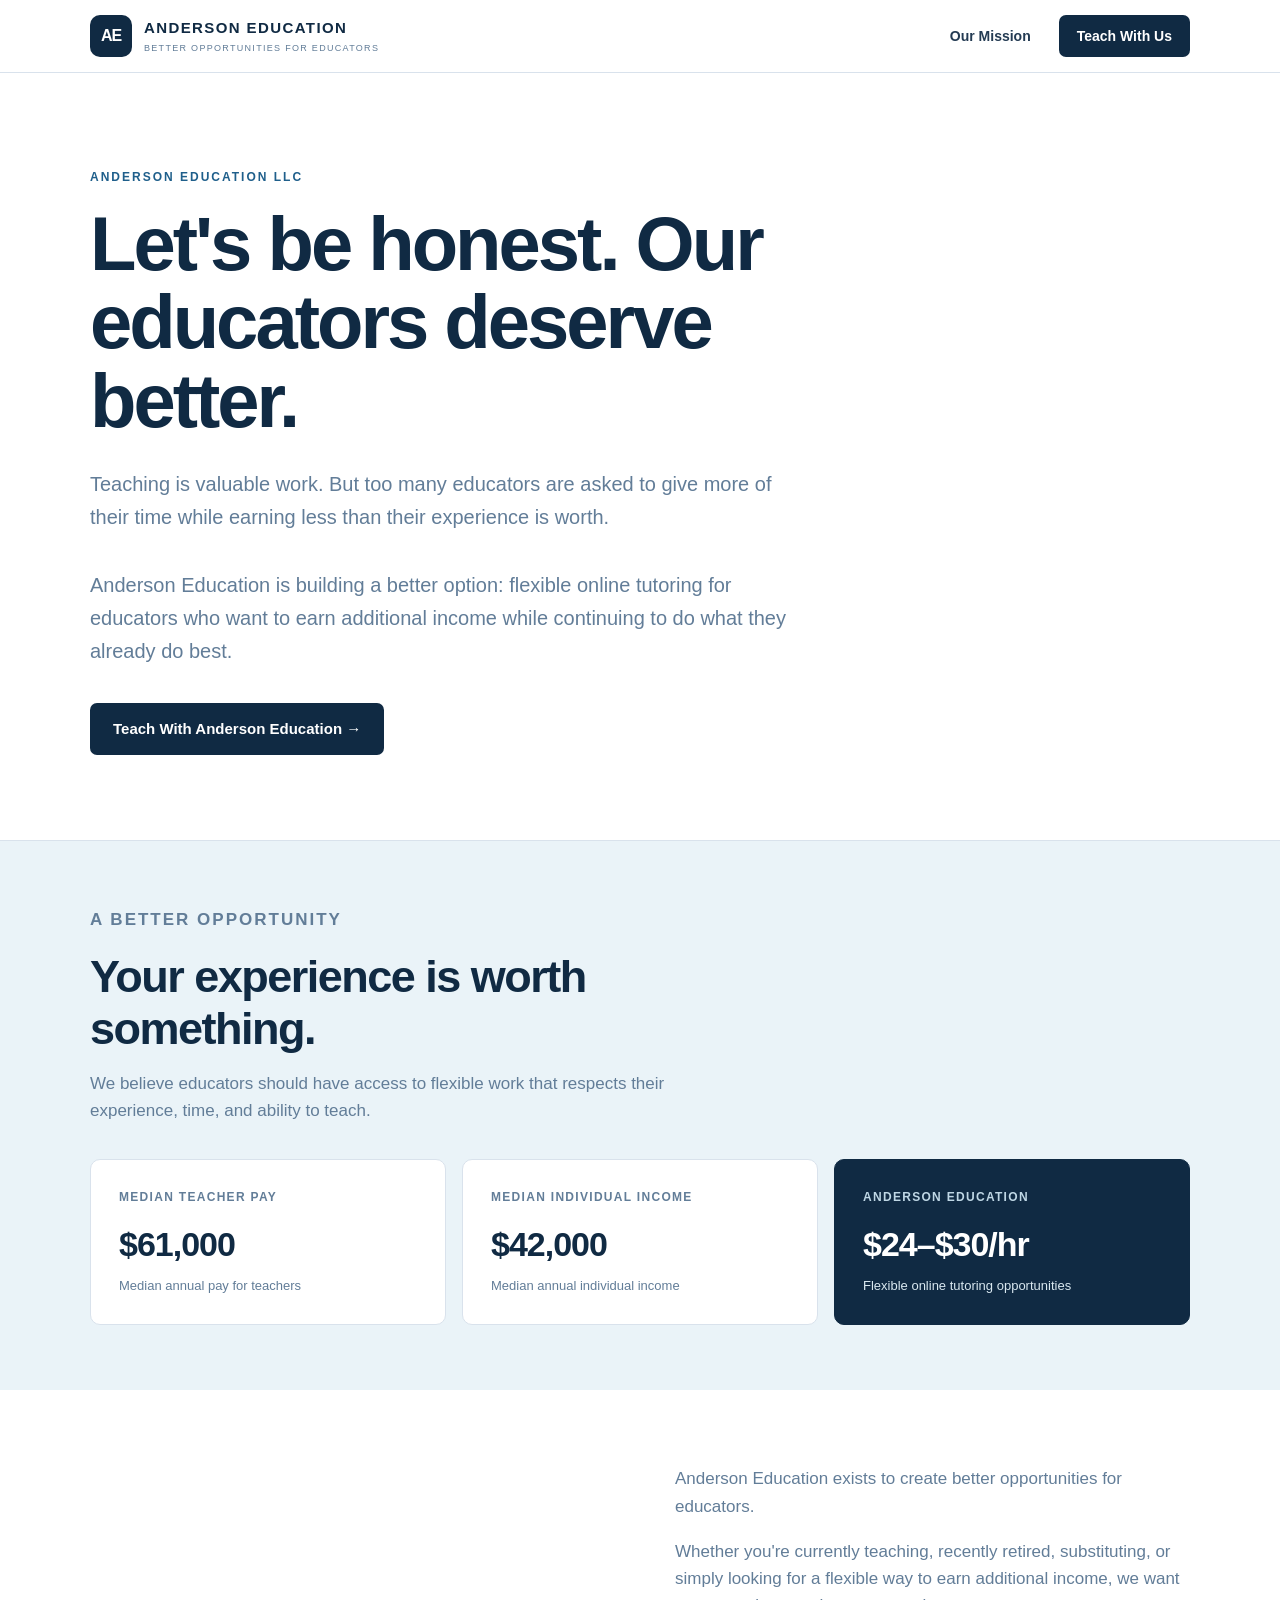
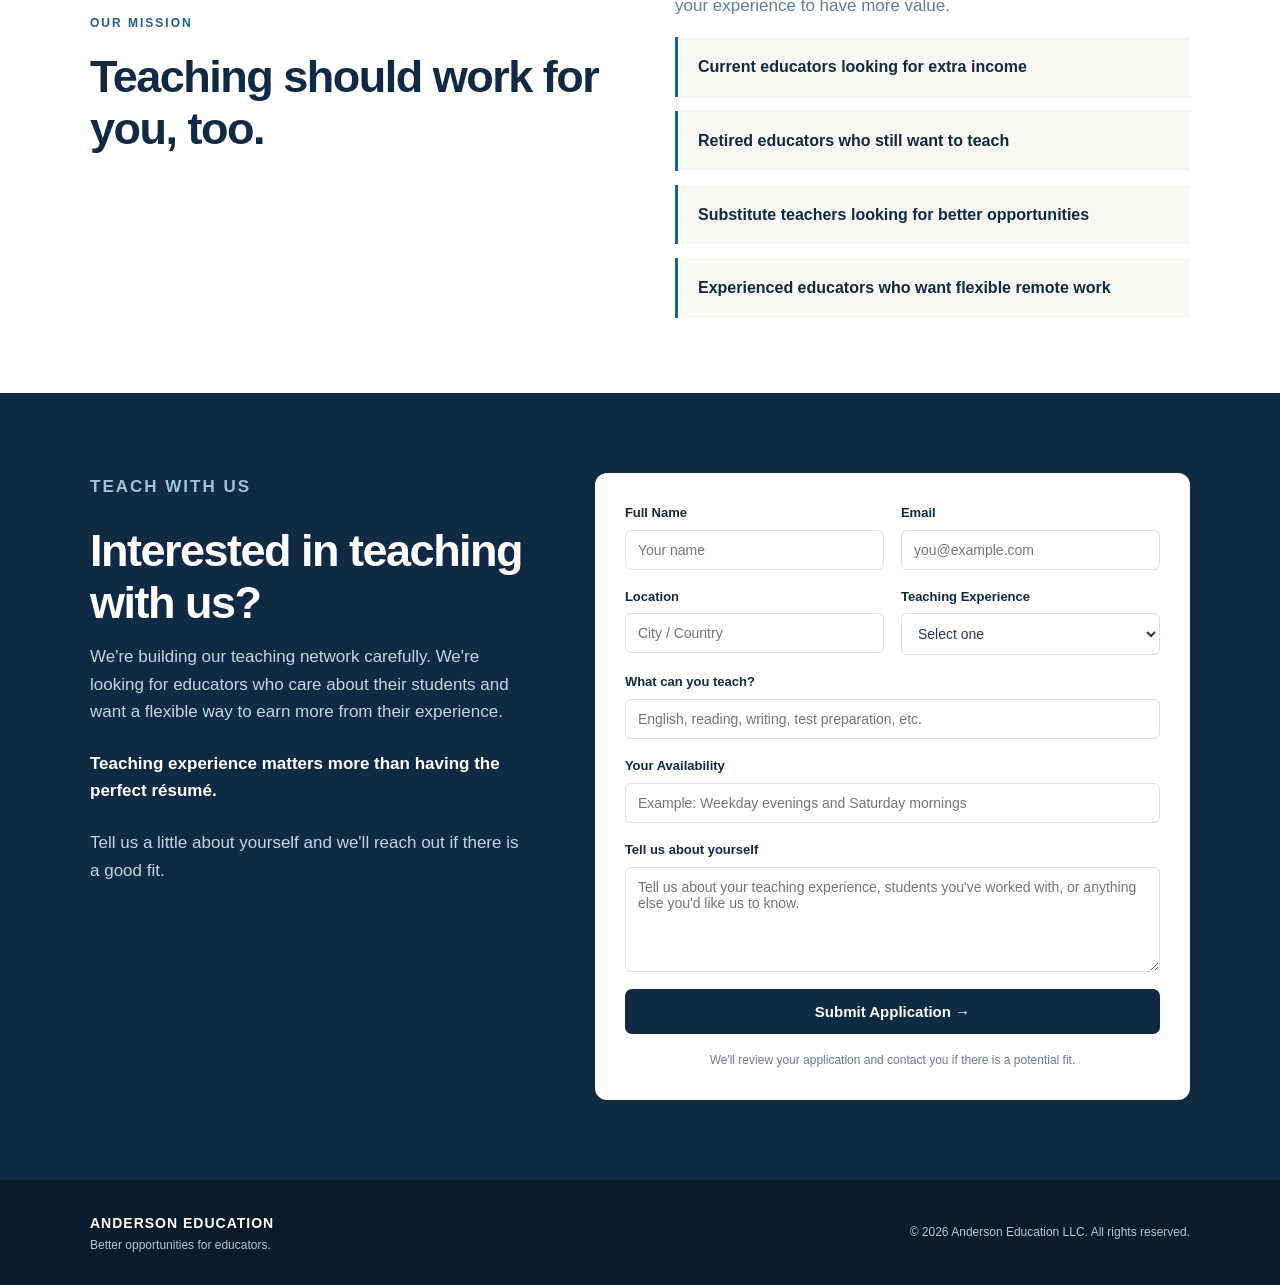
==== index.html @ f7fe75aa "Update index.html" ====
<!DOCTYPE html>
<html lang="en">
<head>
  <meta charset="UTF-8">
  <meta name="viewport" content="width=device-width, initial-scale=1.0">

  <meta name="description" content="Anderson Education helps educators earn more through flexible online tutoring opportunities.">
  <meta name="theme-color" content="#102A43">

  <meta property="og:title" content="Anderson Education | Better Opportunities for Educators">
  <meta property="og:description" content="Good educators deserve better opportunities. Teach online, earn extra income, and work on a schedule that fits your life.">

  <title>Anderson Education | Better Opportunities for Educators</title>

  <style>
    * {
      box-sizing: border-box;
      margin: 0;
      padding: 0;
    }

    :root {
      --navy: #102A43;
      --blue: #1F5F8B;
      --light-blue: #EAF3F8;
      --cream: #F8F7F3;
      --white: #FFFFFF;
      --text: #243B53;
      --muted: #627D98;
      --border: #D9E2EC;
    }

    html {
      scroll-behavior: smooth;
    }

    body {
      font-family: -apple-system, BlinkMacSystemFont, "Segoe UI", Roboto, Arial, sans-serif;
      background: var(--cream);
      color: var(--text);
      line-height: 1.6;
    }

    a {
      color: inherit;
      text-decoration: none;
    }

    .container {
      width: min(1100px, 92%);
      margin: 0 auto;
    }

    /* HEADER */

    header {
      background: var(--white);
      border-bottom: 1px solid var(--border);
      position: sticky;
      top: 0;
      z-index: 100;
    }

    .nav {
      height: 72px;
      display: flex;
      align-items: center;
      justify-content: space-between;
    }

    .brand {
      display: flex;
      align-items: center;
      gap: 12px;
    }

    .brand-mark {
      width: 42px;
      height: 42px;
      border-radius: 10px;
      background: var(--navy);
      color: white;
      display: grid;
      place-items: center;
      font-weight: 800;
      letter-spacing: -1px;
    }

    .brand-text strong {
      display: block;
      font-size: 15px;
      letter-spacing: 1.4px;
      color: var(--navy);
    }

    .brand-text span {
      display: block;
      font-size: 9px;
      letter-spacing: 1.3px;
      color: var(--muted);
      margin-top: 1px;
    }

    .nav-links {
      display: flex;
      align-items: center;
      gap: 28px;
    }

    .nav-links a {
      font-size: 14px;
      font-weight: 600;
      color: var(--text);
    }

    .nav-links a:hover {
      color: var(--blue);
    }

    .nav-button {
      background: var(--navy);
      color: white !important;
      padding: 10px 18px;
      border-radius: 7px;
    }

    /* HERO */

    .hero {
      background: var(--white);
      padding: 95px 0 85px;
      border-bottom: 1px solid var(--border);
    }

    .hero-content {
      max-width: 820px;
    }

    .eyebrow {
      font-size: 12px;
      font-weight: 800;
      letter-spacing: 2px;
      color: var(--blue);
      margin-bottom: 18px;
      text-transform: uppercase;
    }

    h1 {
      color: var(--navy);
      font-size: clamp(44px, 7vw, 76px);
      line-height: 1.03;
      letter-spacing: -3px;
      max-width: 850px;
      margin-bottom: 28px;
    }

    .hero-text {
      font-size: 20px;
      line-height: 1.65;
      color: var(--muted);
      max-width: 700px;
      margin-bottom: 35px;
    }

    .button {
      display: inline-block;
      padding: 14px 23px;
      border-radius: 7px;
      font-weight: 700;
      font-size: 15px;
      transition: 0.2s ease;
    }

    .button-primary {
      background: var(--navy);
      color: white;
    }

    .button-primary:hover {
      background: var(--blue);
      transform: translateY(-1px);
    }

    /* PAY SECTION */

    .pay-section {
      padding: 65px 0;
      background: var(--light-blue);
    }

    .pay-intro {
      max-width: 650px;
      margin-bottom: 35px;
    }

    h2 {
      color: var(--navy);
      font-size: clamp(30px, 4vw, 45px);
      line-height: 1.15;
      letter-spacing: -1.5px;
      margin-bottom: 15px;
    }

    .pay-intro p {
      color: var(--muted);
      font-size: 17px;
    }

    .pay-grid {
      display: grid;
      grid-template-columns: repeat(3, 1fr);
      gap: 16px;
    }

    .pay-card {
      background: white;
      border: 1px solid var(--border);
      border-radius: 10px;
      padding: 28px;
    }

    .pay-card.highlight {
      background: var(--navy);
      color: white;
      border-color: var(--navy);
    }

    .pay-card-label {
      font-size: 12px;
      font-weight: 800;
      letter-spacing: 1.3px;
      text-transform: uppercase;
      color: var(--muted);
      margin-bottom: 10px;
    }

    .pay-card.highlight .pay-card-label {
      color: #BFD7E5;
    }

    .pay-number {
      font-size: 34px;
      font-weight: 800;
      letter-spacing: -1px;
      color: var(--navy);
      margin-bottom: 4px;
    }

    .pay-card.highlight .pay-number {
      color: white;
    }

    .pay-description {
      color: var(--muted);
      font-size: 13px;
    }

    .pay-card.highlight .pay-description {
      color: #D9E8F0;
    }

    /* MISSION */

    .mission {
      padding: 75px 0;
      background: white;
    }

    .mission-grid {
      display: grid;
      grid-template-columns: 1fr 1fr;
      gap: 70px;
      align-items: center;
    }

    .mission-copy p {
      color: var(--muted);
      font-size: 17px;
      margin-bottom: 18px;
    }

    .mission-list {
      display: grid;
      gap: 14px;
    }

    .mission-item {
      padding: 17px 20px;
      border-left: 3px solid var(--blue);
      background: var(--cream);
      font-weight: 650;
      color: var(--navy);
    }

    /* APPLICATION */

    .application {
      padding: 80px 0;
      background: var(--navy);
      color: white;
    }

    .application-grid {
      display: grid;
      grid-template-columns: 0.85fr 1.15fr;
      gap: 65px;
      align-items: start;
    }

    .application h2 {
      color: white;
    }

    .application-copy p {
      color: #C5D5E0;
      font-size: 17px;
      margin-bottom: 25px;
    }

    .application-copy strong {
      color: white;
    }

    .application-form {
      background: white;
      color: var(--text);
      border-radius: 12px;
      padding: 30px;
      display: grid;
      grid-template-columns: 1fr 1fr;
      gap: 17px;
    }

    .form-group {
      display: flex;
      flex-direction: column;
      gap: 6px;
    }

    .form-group.full {
      grid-column: 1 / -1;
    }

    label {
      font-size: 13px;
      font-weight: 700;
      color: var(--navy);
    }

    input,
    select,
    textarea {
      width: 100%;
      border: 1px solid var(--border);
      border-radius: 6px;
      padding: 11px 12px;
      font-family: inherit;
      font-size: 14px;
      color: var(--text);
      background: white;
    }

    textarea {
      resize: vertical;
      min-height: 105px;
    }

    input:focus,
    select:focus,
    textarea:focus {
      outline: none;
      border-color: var(--blue);
      box-shadow: 0 0 0 2px rgba(31, 95, 139, 0.1);
    }

    .submit-button {
      grid-column: 1 / -1;
      border: none;
      cursor: pointer;
      background: var(--navy);
      color: white;
      padding: 14px;
      border-radius: 7px;
      font-weight: 700;
      font-size: 15px;
    }

    .submit-button:hover {
      background: var(--blue);
    }

    .form-note {
      grid-column: 1 / -1;
      font-size: 12px;
      color: var(--muted);
      text-align: center;
    }

    /* FOOTER */

    footer {
      background: #081C2C;
      color: #B7C7D3;
      padding: 30px 0;
    }

    .footer-content {
      display: flex;
      justify-content: space-between;
      align-items: center;
      gap: 20px;
    }

    .footer-brand strong {
      color: white;
      font-size: 14px;
      letter-spacing: 1px;
    }

    .footer-brand span {
      font-size: 11px;
    }

    footer p {
      font-size: 12px;
    }

    /* MOBILE */

    @media (max-width: 800px) {
      .nav-links {
        display: none;
      }

      .hero {
        padding: 70px 0 65px;
      }

      h1 {
        letter-spacing: -2px;
      }

      .pay-grid {
        grid-template-columns: 1fr;
      }

      .mission-grid,
      .application-grid {
        grid-template-columns: 1fr;
        gap: 40px;
      }

      .application-form {
        grid-template-columns: 1fr;
      }

      .form-group.full,
      .submit-button,
      .form-note {
        grid-column: auto;
      }

      .footer-content {
        flex-direction: column;
        align-items: flex-start;
      }
    }
  </style>
</head>

<body>

  <!-- HEADER -->

  <header>
    <div class="container nav">

      <a href="#" class="brand">
        <span class="brand-mark">AE</span>

        <span class="brand-text">
          <strong>ANDERSON EDUCATION</strong>
          <span>BETTER OPPORTUNITIES FOR EDUCATORS</span>
        </span>
      </a>

      <nav class="nav-links">
        <a href="#mission">Our Mission</a>
        <a href="#application" class="nav-button">Teach With Us</a>
      </nav>

    </div>
  </header>


  <main>

    <!-- HERO -->

    <section class="hero">
      <div class="container">

        <div class="hero-content">

          <p class="eyebrow">Anderson Education LLC</p>

          <h1>Let's be honest. Our educators deserve better.</h1>

          <p class="hero-text">
            Teaching is valuable work. But too many educators are asked to give more of their time while earning less than their experience is worth.
          </p>

          <p class="hero-text">
            Anderson Education is building a better option: flexible online tutoring for educators who want to earn additional income while continuing to do what they already do best.
          </p>

          <a href="#application" class="button button-primary">
            Teach With Anderson Education →
          </a>

        </div>

      </div>
    </section>


    <!-- PAY -->

    <section class="pay-section">

      <div class="container">

        <div class="pay-intro">

          <p class="eyebrow">A BETTER OPPORTUNITY</p>

          <h2>Your experience is worth something.</h2>

          <p>
            We believe educators should have access to flexible work that respects their experience, time, and ability to teach.
          </p>

        </div>

        <div class="pay-grid">

          <div class="pay-card">

            <div class="pay-card-label">
              Median Teacher Pay
            </div>

            <div class="pay-number">
              $61,000
            </div>

            <div class="pay-description">
              Median annual pay for teachers
            </div>

          </div>


          <div class="pay-card">

            <div class="pay-card-label">
              Median Individual Income
            </div>

            <div class="pay-number">
              $42,000
            </div>

            <div class="pay-description">
              Median annual individual income
            </div>

          </div>


          <div class="pay-card highlight">

            <div class="pay-card-label">
              Anderson Education
            </div>

            <div class="pay-number">
              $24–$30/hr
            </div>

            <div class="pay-description">
              Flexible online tutoring opportunities
            </div>

          </div>

        </div>

      </div>

    </section>


    <!-- MISSION -->

    <section id="mission" class="mission">

      <div class="container">

        <div class="mission-grid">

          <div>

            <p class="eyebrow">OUR MISSION</p>

            <h2>Teaching should work for you, too.</h2>

          </div>


          <div class="mission-copy">

            <p>
              Anderson Education exists to create better opportunities for educators.
            </p>

            <p>
              Whether you're currently teaching, recently retired, substituting, or simply looking for a flexible way to earn additional income, we want your experience to have more value.
            </p>

            <div class="mission-list">

              <div class="mission-item">
                Current educators looking for extra income
              </div>

              <div class="mission-item">
                Retired educators who still want to teach
              </div>

              <div class="mission-item">
                Substitute teachers looking for better opportunities
              </div>

              <div class="mission-item">
                Experienced educators who want flexible remote work
              </div>

            </div>

          </div>

        </div>

      </div>

    </section>


    <!-- APPLICATION -->

    <section id="application" class="application">

      <div class="container">

        <div class="application-grid">

          <div class="application-copy">

            <p class="eyebrow" style="color:#9FC3D8;">
              TEACH WITH US
            </p>

            <h2>Interested in teaching with us?</h2>

            <p>
              We're building our teaching network carefully. We're looking for educators who care about their students and want a flexible way to earn more from their experience.
            </p>

            <p>
              <strong>Teaching experience matters more than having the perfect résumé.</strong>
            </p>

            <p>
              Tell us a little about yourself and we'll reach out if there is a good fit.
            </p>

          </div>


          <form class="application-form" action="#" method="POST">

            <div class="form-group">
              <label for="name">Full Name</label>
              <input
                id="name"
                name="name"
                type="text"
                placeholder="Your name"
                required
              >
            </div>


            <div class="form-group">
              <label for="email">Email</label>
              <input
                id="email"
                name="email"
                type="email"
                placeholder="you@example.com"
                required
              >
            </div>


            <div class="form-group">
              <label for="location">Location</label>
              <input
                id="location"
                name="location"
                type="text"
                placeholder="City / Country"
              >
            </div>


            <div class="form-group">
              <label for="experience">Teaching Experience</label>
              <select id="experience" name="experience">

                <option value="">Select one</option>
                <option>Currently teaching</option>
                <option>Retired educator</option>
                <option>Substitute teacher</option>
                <option>Former teacher</option>
                <option>Other education experience</option>

              </select>
            </div>


            <div class="form-group full">

              <label for="subjects">
                What can you teach?
              </label>

              <input
                id="subjects"
                name="subjects"
                type="text"
                placeholder="English, reading, writing, test preparation, etc."
              >

            </div>


            <div class="form-group full">

              <label for="availability">
                Your Availability
              </label>

              <input
                id="availability"
                name="availability"
                type="text"
                placeholder="Example: Weekday evenings and Saturday mornings"
              >

            </div>


            <div class="form-group full">

              <label for="message">
                Tell us about yourself
              </label>

              <textarea
                id="message"
                name="message"
                placeholder="Tell us about your teaching experience, students you've worked with, or anything else you'd like us to know."
              ></textarea>

            </div>


            <button
              type="submit"
              class="submit-button"
            >
              Submit Application →
            </button>


            <p class="form-note">
              We'll review your application and contact you if there is a potential fit.
            </p>

          </form>

        </div>

      </div>

    </section>

  </main>


  <!-- FOOTER -->

  <footer>

    <div class="container footer-content">

      <div class="footer-brand">

        <strong>ANDERSON EDUCATION</strong>

        <p>
          Better opportunities for educators.
        </p>

      </div>

      <p>
        © 2026 Anderson Education LLC. All rights reserved.
      </p>

    </div>

  </footer>

</body>
</html>
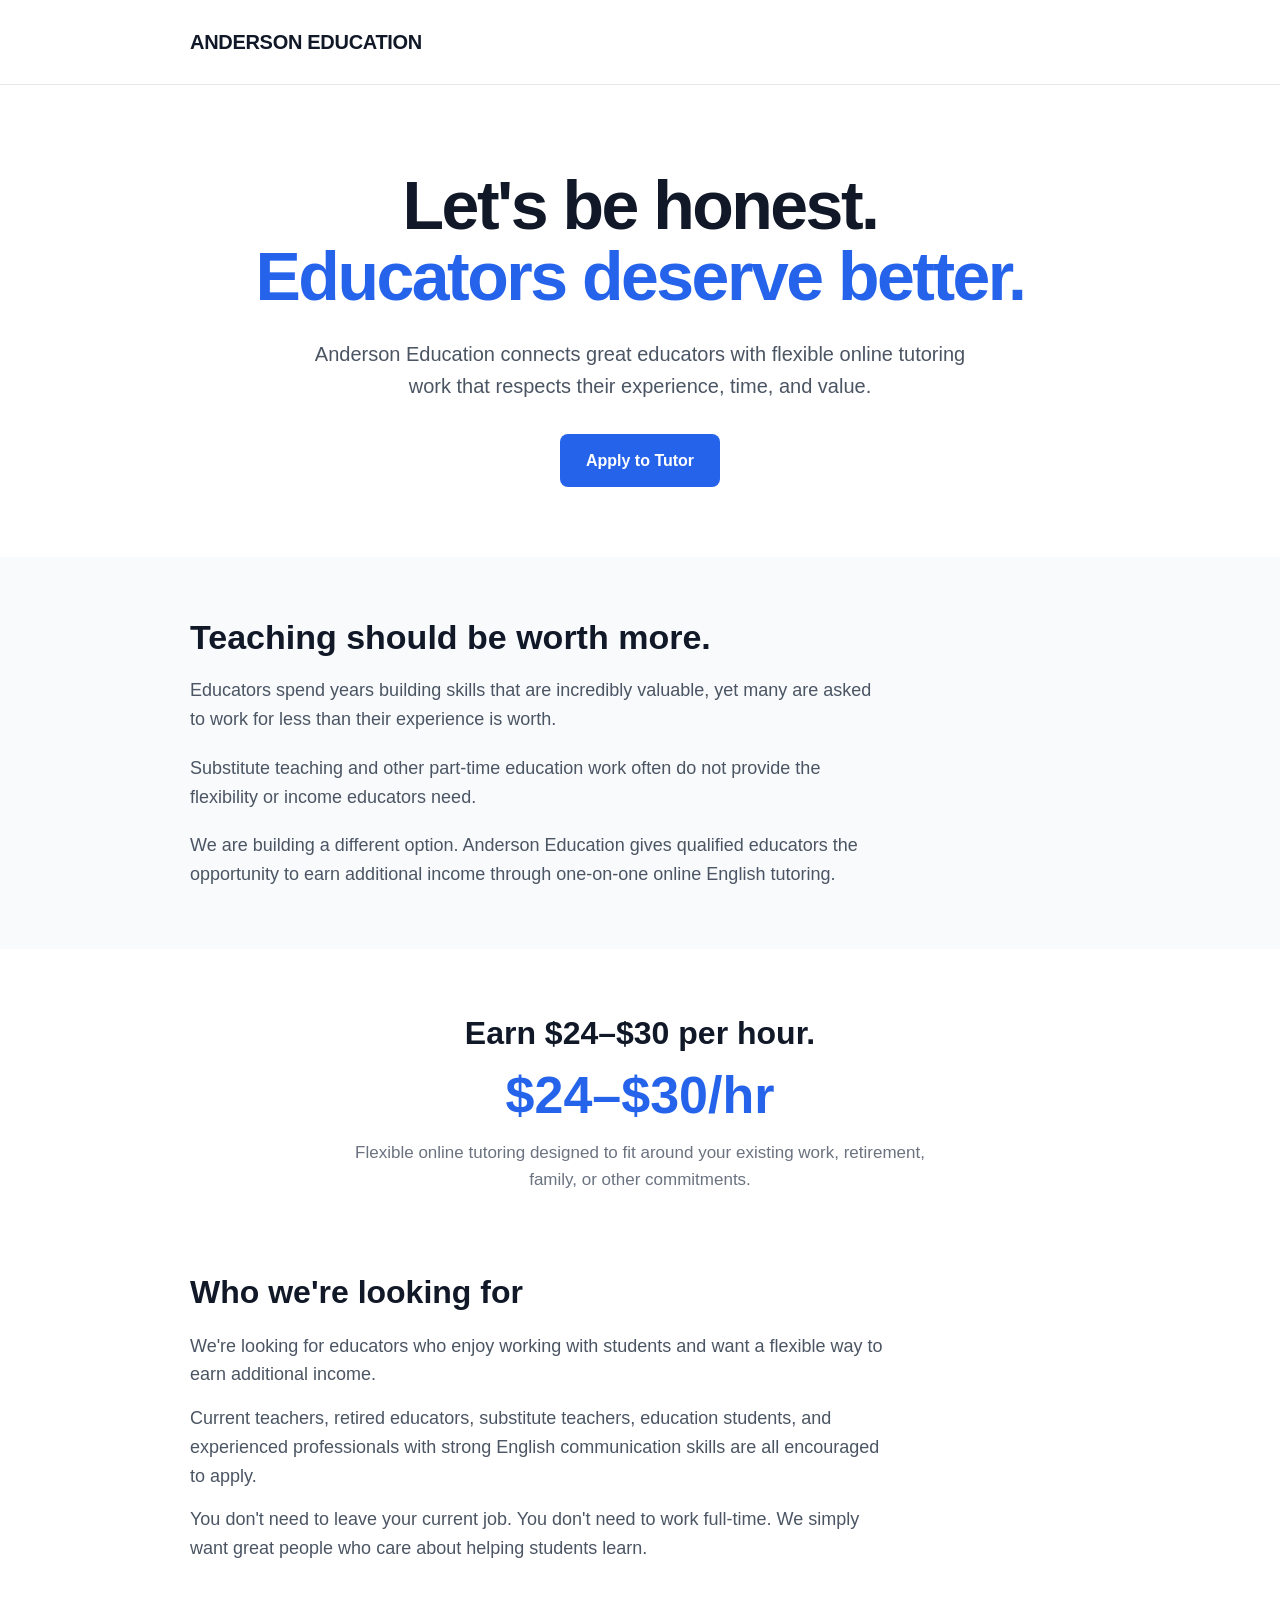
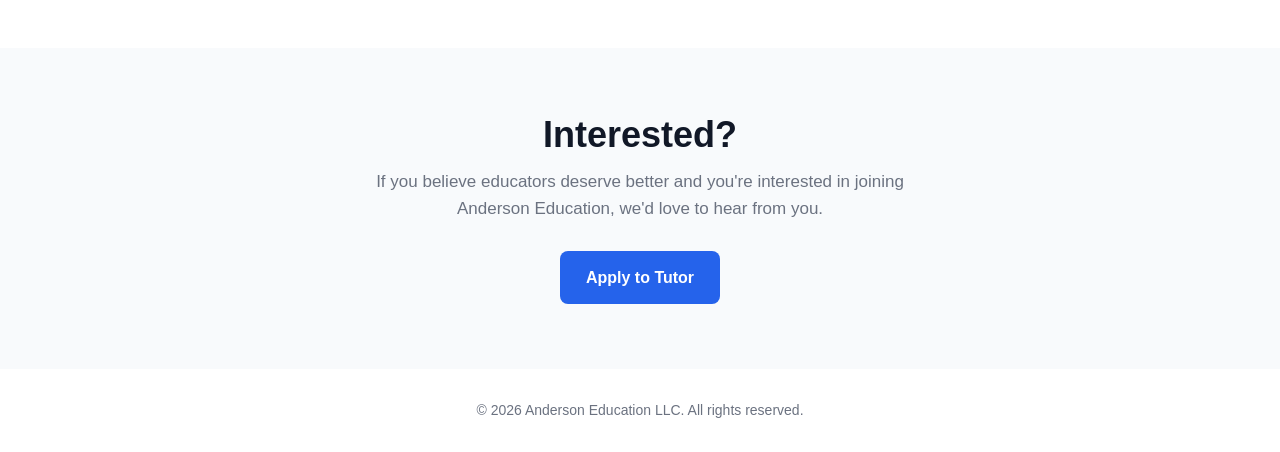
==== commit c132838c: "Update index.html" ====
--- a/index.html
+++ b/index.html
@@ -1,838 +1,380 @@
 <!DOCTYPE html>
 <html lang="en">
 <head>
-  <meta charset="UTF-8">
-  <meta name="viewport" content="width=device-width, initial-scale=1.0">
-
-  <meta name="description" content="Anderson Education helps educators earn more through flexible online tutoring opportunities.">
-  <meta name="theme-color" content="#102A43">
-
-  <meta property="og:title" content="Anderson Education | Better Opportunities for Educators">
-  <meta property="og:description" content="Good educators deserve better opportunities. Teach online, earn extra income, and work on a schedule that fits your life.">
-
-  <title>Anderson Education | Better Opportunities for Educators</title>
-
-  <style>
-    * {
-      box-sizing: border-box;
-      margin: 0;
-      padding: 0;
-    }
-
-    :root {
-      --navy: #102A43;
-      --blue: #1F5F8B;
-      --light-blue: #EAF3F8;
-      --cream: #F8F7F3;
-      --white: #FFFFFF;
-      --text: #243B53;
-      --muted: #627D98;
-      --border: #D9E2EC;
-    }
-
-    html {
-      scroll-behavior: smooth;
-    }
-
-    body {
-      font-family: -apple-system, BlinkMacSystemFont, "Segoe UI", Roboto, Arial, sans-serif;
-      background: var(--cream);
-      color: var(--text);
-      line-height: 1.6;
-    }
-
-    a {
-      color: inherit;
-      text-decoration: none;
-    }
-
-    .container {
-      width: min(1100px, 92%);
-      margin: 0 auto;
-    }
-
-    /* HEADER */
-
-    header {
-      background: var(--white);
-      border-bottom: 1px solid var(--border);
-      position: sticky;
-      top: 0;
-      z-index: 100;
-    }
-
-    .nav {
-      height: 72px;
-      display: flex;
-      align-items: center;
-      justify-content: space-between;
-    }
-
-    .brand {
-      display: flex;
-      align-items: center;
-      gap: 12px;
-    }
-
-    .brand-mark {
-      width: 42px;
-      height: 42px;
-      border-radius: 10px;
-      background: var(--navy);
-      color: white;
-      display: grid;
-      place-items: center;
-      font-weight: 800;
-      letter-spacing: -1px;
-    }
-
-    .brand-text strong {
-      display: block;
-      font-size: 15px;
-      letter-spacing: 1.4px;
-      color: var(--navy);
-    }
-
-    .brand-text span {
-      display: block;
-      font-size: 9px;
-      letter-spacing: 1.3px;
-      color: var(--muted);
-      margin-top: 1px;
-    }
-
-    .nav-links {
-      display: flex;
-      align-items: center;
-      gap: 28px;
-    }
-
-    .nav-links a {
-      font-size: 14px;
-      font-weight: 600;
-      color: var(--text);
-    }
-
-    .nav-links a:hover {
-      color: var(--blue);
-    }
-
-    .nav-button {
-      background: var(--navy);
-      color: white !important;
-      padding: 10px 18px;
-      border-radius: 7px;
-    }
-
-    /* HERO */
-
-    .hero {
-      background: var(--white);
-      padding: 95px 0 85px;
-      border-bottom: 1px solid var(--border);
-    }
-
-    .hero-content {
-      max-width: 820px;
-    }
-
-    .eyebrow {
-      font-size: 12px;
-      font-weight: 800;
-      letter-spacing: 2px;
-      color: var(--blue);
-      margin-bottom: 18px;
-      text-transform: uppercase;
-    }
-
-    h1 {
-      color: var(--navy);
-      font-size: clamp(44px, 7vw, 76px);
-      line-height: 1.03;
-      letter-spacing: -3px;
-      max-width: 850px;
-      margin-bottom: 28px;
-    }
-
-    .hero-text {
-      font-size: 20px;
-      line-height: 1.65;
-      color: var(--muted);
-      max-width: 700px;
-      margin-bottom: 35px;
-    }
-
-    .button {
-      display: inline-block;
-      padding: 14px 23px;
-      border-radius: 7px;
-      font-weight: 700;
-      font-size: 15px;
-      transition: 0.2s ease;
-    }
-
-    .button-primary {
-      background: var(--navy);
-      color: white;
-    }
-
-    .button-primary:hover {
-      background: var(--blue);
-      transform: translateY(-1px);
-    }
-
-    /* PAY SECTION */
-
-    .pay-section {
-      padding: 65px 0;
-      background: var(--light-blue);
-    }
-
-    .pay-intro {
-      max-width: 650px;
-      margin-bottom: 35px;
-    }
-
-    h2 {
-      color: var(--navy);
-      font-size: clamp(30px, 4vw, 45px);
-      line-height: 1.15;
-      letter-spacing: -1.5px;
-      margin-bottom: 15px;
-    }
-
-    .pay-intro p {
-      color: var(--muted);
-      font-size: 17px;
-    }
-
-    .pay-grid {
-      display: grid;
-      grid-template-columns: repeat(3, 1fr);
-      gap: 16px;
-    }
-
-    .pay-card {
-      background: white;
-      border: 1px solid var(--border);
-      border-radius: 10px;
-      padding: 28px;
-    }
-
-    .pay-card.highlight {
-      background: var(--navy);
-      color: white;
-      border-color: var(--navy);
-    }
-
-    .pay-card-label {
-      font-size: 12px;
-      font-weight: 800;
-      letter-spacing: 1.3px;
-      text-transform: uppercase;
-      color: var(--muted);
-      margin-bottom: 10px;
-    }
-
-    .pay-card.highlight .pay-card-label {
-      color: #BFD7E5;
-    }
-
-    .pay-number {
-      font-size: 34px;
-      font-weight: 800;
-      letter-spacing: -1px;
-      color: var(--navy);
-      margin-bottom: 4px;
-    }
-
-    .pay-card.highlight .pay-number {
-      color: white;
-    }
-
-    .pay-description {
-      color: var(--muted);
-      font-size: 13px;
-    }
-
-    .pay-card.highlight .pay-description {
-      color: #D9E8F0;
-    }
-
-    /* MISSION */
-
-    .mission {
-      padding: 75px 0;
-      background: white;
-    }
-
-    .mission-grid {
-      display: grid;
-      grid-template-columns: 1fr 1fr;
-      gap: 70px;
-      align-items: center;
-    }
-
-    .mission-copy p {
-      color: var(--muted);
-      font-size: 17px;
-      margin-bottom: 18px;
-    }
-
-    .mission-list {
-      display: grid;
-      gap: 14px;
-    }
-
-    .mission-item {
-      padding: 17px 20px;
-      border-left: 3px solid var(--blue);
-      background: var(--cream);
-      font-weight: 650;
-      color: var(--navy);
-    }
-
-    /* APPLICATION */
-
-    .application {
-      padding: 80px 0;
-      background: var(--navy);
-      color: white;
-    }
-
-    .application-grid {
-      display: grid;
-      grid-template-columns: 0.85fr 1.15fr;
-      gap: 65px;
-      align-items: start;
-    }
-
-    .application h2 {
-      color: white;
-    }
-
-    .application-copy p {
-      color: #C5D5E0;
-      font-size: 17px;
-      margin-bottom: 25px;
-    }
-
-    .application-copy strong {
-      color: white;
-    }
-
-    .application-form {
-      background: white;
-      color: var(--text);
-      border-radius: 12px;
-      padding: 30px;
-      display: grid;
-      grid-template-columns: 1fr 1fr;
-      gap: 17px;
-    }
-
-    .form-group {
-      display: flex;
-      flex-direction: column;
-      gap: 6px;
-    }
-
-    .form-group.full {
-      grid-column: 1 / -1;
-    }
-
-    label {
-      font-size: 13px;
-      font-weight: 700;
-      color: var(--navy);
-    }
-
-    input,
-    select,
-    textarea {
-      width: 100%;
-      border: 1px solid var(--border);
-      border-radius: 6px;
-      padding: 11px 12px;
-      font-family: inherit;
-      font-size: 14px;
-      color: var(--text);
-      background: white;
-    }
-
-    textarea {
-      resize: vertical;
-      min-height: 105px;
-    }
-
-    input:focus,
-    select:focus,
-    textarea:focus {
-      outline: none;
-      border-color: var(--blue);
-      box-shadow: 0 0 0 2px rgba(31, 95, 139, 0.1);
-    }
-
-    .submit-button {
-      grid-column: 1 / -1;
-      border: none;
-      cursor: pointer;
-      background: var(--navy);
-      color: white;
-      padding: 14px;
-      border-radius: 7px;
-      font-weight: 700;
-      font-size: 15px;
-    }
-
-    .submit-button:hover {
-      background: var(--blue);
-    }
-
-    .form-note {
-      grid-column: 1 / -1;
-      font-size: 12px;
-      color: var(--muted);
-      text-align: center;
-    }
-
-    /* FOOTER */
-
-    footer {
-      background: #081C2C;
-      color: #B7C7D3;
-      padding: 30px 0;
-    }
-
-    .footer-content {
-      display: flex;
-      justify-content: space-between;
-      align-items: center;
-      gap: 20px;
-    }
-
-    .footer-brand strong {
-      color: white;
-      font-size: 14px;
-      letter-spacing: 1px;
-    }
-
-    .footer-brand span {
-      font-size: 11px;
-    }
-
-    footer p {
-      font-size: 12px;
-    }
-
-    /* MOBILE */
-
-    @media (max-width: 800px) {
-      .nav-links {
-        display: none;
-      }
-
-      .hero {
-        padding: 70px 0 65px;
-      }
-
-      h1 {
-        letter-spacing: -2px;
-      }
-
-      .pay-grid {
-        grid-template-columns: 1fr;
-      }
-
-      .mission-grid,
-      .application-grid {
-        grid-template-columns: 1fr;
-        gap: 40px;
-      }
-
-      .application-form {
-        grid-template-columns: 1fr;
-      }
-
-      .form-group.full,
-      .submit-button,
-      .form-note {
-        grid-column: auto;
-      }
-
-      .footer-content {
-        flex-direction: column;
-        align-items: flex-start;
-      }
-    }
-  </style>
+    <meta charset="UTF-8">
+    <meta name="viewport" content="width=device-width, initial-scale=1.0">
+
+    <title>Anderson Education | Better Opportunities for Educators</title>
+
+    <style>
+        * {
+            box-sizing: border-box;
+            margin: 0;
+            padding: 0;
+        }
+
+        html {
+            scroll-behavior: smooth;
+        }
+
+        body {
+            font-family: -apple-system, BlinkMacSystemFont, "Segoe UI", Roboto, Arial, sans-serif;
+            color: #1f2937;
+            background: #ffffff;
+            line-height: 1.6;
+        }
+
+        .container {
+            width: 90%;
+            max-width: 900px;
+            margin: 0 auto;
+        }
+
+        /* HEADER */
+
+        header {
+            padding: 26px 0;
+            border-bottom: 1px solid #e5e7eb;
+        }
+
+        .logo {
+            font-size: 20px;
+            font-weight: 700;
+            letter-spacing: -0.3px;
+            color: #111827;
+        }
+
+        /* HERO */
+
+        .hero {
+            text-align: center;
+            padding: 85px 20px 70px;
+        }
+
+        .hero h1 {
+            font-size: clamp(42px, 7vw, 68px);
+            line-height: 1.05;
+            letter-spacing: -2.5px;
+            color: #111827;
+            margin-bottom: 25px;
+        }
+
+        .hero h1 span {
+            color: #2563eb;
+        }
+
+        .hero p {
+            max-width: 680px;
+            margin: 0 auto 32px;
+            font-size: 20px;
+            color: #4b5563;
+        }
+
+        .button {
+            display: inline-block;
+            background: #2563eb;
+            color: #ffffff;
+            text-decoration: none;
+            padding: 14px 26px;
+            border-radius: 8px;
+            font-weight: 600;
+            font-size: 16px;
+            transition: background 0.2s ease;
+        }
+
+        .button:hover {
+            background: #1d4ed8;
+        }
+
+        /* MISSION */
+
+        .mission {
+            background: #f8fafc;
+            padding: 60px 20px;
+        }
+
+        .mission h2 {
+            font-size: 34px;
+            line-height: 1.2;
+            color: #111827;
+            margin-bottom: 18px;
+        }
+
+        .mission p {
+            font-size: 18px;
+            color: #4b5563;
+            max-width: 700px;
+        }
+
+        .mission p + p {
+            margin-top: 20px;
+        }
+
+        /* PAY */
+
+        .pay {
+            padding: 65px 20px;
+            text-align: center;
+        }
+
+        .pay h2 {
+            font-size: 32px;
+            line-height: 1.2;
+            margin-bottom: 8px;
+            color: #111827;
+        }
+
+        .pay-number {
+            font-size: 52px;
+            line-height: 1.2;
+            font-weight: 700;
+            color: #2563eb;
+            margin: 12px 0;
+        }
+
+        .pay p {
+            color: #6b7280;
+            max-width: 600px;
+            margin: 0 auto;
+            font-size: 17px;
+        }
+
+        /* WHO WE'RE LOOKING FOR */
+
+        .who {
+            padding: 15px 20px 70px;
+        }
+
+        .who h2 {
+            font-size: 32px;
+            line-height: 1.2;
+            margin-bottom: 20px;
+            color: #111827;
+        }
+
+        .who p {
+            font-size: 18px;
+            color: #4b5563;
+            max-width: 700px;
+            margin-bottom: 15px;
+        }
+
+        /* APPLICATION */
+
+        .application {
+            background: #f8fafc;
+            padding: 65px 20px;
+            text-align: center;
+        }
+
+        .application h2 {
+            font-size: 36px;
+            line-height: 1.2;
+            color: #111827;
+            margin-bottom: 12px;
+        }
+
+        .application-intro {
+            color: #6b7280;
+            margin: 0 auto 28px;
+            font-size: 17px;
+            max-width: 600px;
+        }
+
+        /* FOOTER */
+
+        footer {
+            text-align: center;
+            padding: 30px 20px;
+            color: #6b7280;
+            font-size: 14px;
+        }
+
+        /* MOBILE */
+
+        @media (max-width: 600px) {
+
+            .hero {
+                padding: 60px 20px 55px;
+            }
+
+            .hero h1 {
+                letter-spacing: -1.5px;
+            }
+
+            .hero p {
+                font-size: 18px;
+            }
+
+            .mission,
+            .pay,
+            .application {
+                padding-top: 50px;
+                padding-bottom: 50px;
+            }
+
+            .mission h2,
+            .who h2,
+            .pay h2,
+            .application h2 {
+                font-size: 29px;
+            }
+
+            .pay-number {
+                font-size: 43px;
+            }
+        }
+    </style>
 </head>
 
 <body>
 
-  <!-- HEADER -->
-
-  <header>
-    <div class="container nav">
-
-      <a href="#" class="brand">
-        <span class="brand-mark">AE</span>
-
-        <span class="brand-text">
-          <strong>ANDERSON EDUCATION</strong>
-          <span>BETTER OPPORTUNITIES FOR EDUCATORS</span>
-        </span>
-      </a>
-
-      <nav class="nav-links">
-        <a href="#mission">Our Mission</a>
-        <a href="#application" class="nav-button">Teach With Us</a>
-      </nav>
-
-    </div>
-  </header>
-
-
-  <main>
+    <!-- HEADER -->
+
+    <header>
+        <div class="container">
+            <div class="logo">ANDERSON EDUCATION</div>
+        </div>
+    </header>
+
 
     <!-- HERO -->
 
     <section class="hero">
-      <div class="container">
-
-        <div class="hero-content">
-
-          <p class="eyebrow">Anderson Education LLC</p>
-
-          <h1>Let's be honest. Our educators deserve better.</h1>
-
-          <p class="hero-text">
-            Teaching is valuable work. But too many educators are asked to give more of their time while earning less than their experience is worth.
-          </p>
-
-          <p class="hero-text">
-            Anderson Education is building a better option: flexible online tutoring for educators who want to earn additional income while continuing to do what they already do best.
-          </p>
-
-          <a href="#application" class="button button-primary">
-            Teach With Anderson Education →
-          </a>
-
-        </div>
-
-      </div>
+        <div class="container">
+
+            <h1>
+                Let's be honest.<br>
+                <span>Educators deserve better.</span>
+            </h1>
+
+            <p>
+                Anderson Education connects great educators with
+                flexible online tutoring work that respects their
+                experience, time, and value.
+            </p>
+
+            <a
+                href="https://forms.gle/QFv65nujNR1P9Wjh9"
+                class="button"
+                target="_blank"
+                rel="noopener noreferrer"
+            >
+                Apply to Tutor
+            </a>
+
+        </div>
+    </section>
+
+
+    <!-- MISSION -->
+
+    <section class="mission">
+        <div class="container">
+
+            <h2>Teaching should be worth more.</h2>
+
+            <p>
+                Educators spend years building skills that are incredibly
+                valuable, yet many are asked to work for less than their
+                experience is worth.
+            </p>
+
+            <p>
+                Substitute teaching and other part-time education work
+                often do not provide the flexibility or income educators
+                need.
+            </p>
+
+            <p>
+                We are building a different option. Anderson Education
+                gives qualified educators the opportunity to earn
+                additional income through one-on-one online English
+                tutoring.
+            </p>
+
+        </div>
     </section>
 
 
     <!-- PAY -->
 
-    <section class="pay-section">
-
-      <div class="container">
-
-        <div class="pay-intro">
-
-          <p class="eyebrow">A BETTER OPPORTUNITY</p>
-
-          <h2>Your experience is worth something.</h2>
-
-          <p>
-            We believe educators should have access to flexible work that respects their experience, time, and ability to teach.
-          </p>
-
-        </div>
-
-        <div class="pay-grid">
-
-          <div class="pay-card">
-
-            <div class="pay-card-label">
-              Median Teacher Pay
-            </div>
-
-            <div class="pay-number">
-              $61,000
-            </div>
-
-            <div class="pay-description">
-              Median annual pay for teachers
-            </div>
-
-          </div>
-
-
-          <div class="pay-card">
-
-            <div class="pay-card-label">
-              Median Individual Income
-            </div>
-
-            <div class="pay-number">
-              $42,000
-            </div>
-
-            <div class="pay-description">
-              Median annual individual income
-            </div>
-
-          </div>
-
-
-          <div class="pay-card highlight">
-
-            <div class="pay-card-label">
-              Anderson Education
-            </div>
-
-            <div class="pay-number">
-              $24–$30/hr
-            </div>
-
-            <div class="pay-description">
-              Flexible online tutoring opportunities
-            </div>
-
-          </div>
-
-        </div>
-
-      </div>
-
-    </section>
-
-
-    <!-- MISSION -->
-
-    <section id="mission" class="mission">
-
-      <div class="container">
-
-        <div class="mission-grid">
-
-          <div>
-
-            <p class="eyebrow">OUR MISSION</p>
-
-            <h2>Teaching should work for you, too.</h2>
-
-          </div>
-
-
-          <div class="mission-copy">
-
-            <p>
-              Anderson Education exists to create better opportunities for educators.
-            </p>
-
-            <p>
-              Whether you're currently teaching, recently retired, substituting, or simply looking for a flexible way to earn additional income, we want your experience to have more value.
-            </p>
-
-            <div class="mission-list">
-
-              <div class="mission-item">
-                Current educators looking for extra income
-              </div>
-
-              <div class="mission-item">
-                Retired educators who still want to teach
-              </div>
-
-              <div class="mission-item">
-                Substitute teachers looking for better opportunities
-              </div>
-
-              <div class="mission-item">
-                Experienced educators who want flexible remote work
-              </div>
-
-            </div>
-
-          </div>
-
-        </div>
-
-      </div>
-
+    <section class="pay">
+        <div class="container">
+
+            <h2>Earn $24–$30 per hour.</h2>
+
+            <div class="pay-number">$24–$30/hr</div>
+
+            <p>
+                Flexible online tutoring designed to fit around your
+                existing work, retirement, family, or other commitments.
+            </p>
+
+        </div>
+    </section>
+
+
+    <!-- WHO WE'RE LOOKING FOR -->
+
+    <section class="who">
+        <div class="container">
+
+            <h2>Who we're looking for</h2>
+
+            <p>
+                We're looking for educators who enjoy working with
+                students and want a flexible way to earn additional income.
+            </p>
+
+            <p>
+                Current teachers, retired educators, substitute teachers,
+                education students, and experienced professionals with
+                strong English communication skills are all encouraged
+                to apply.
+            </p>
+
+            <p>
+                You don't need to leave your current job. You don't need
+                to work full-time. We simply want great people who care
+                about helping students learn.
+            </p>
+
+        </div>
     </section>
 
 
     <!-- APPLICATION -->
 
-    <section id="application" class="application">
-
-      <div class="container">
-
-        <div class="application-grid">
-
-          <div class="application-copy">
-
-            <p class="eyebrow" style="color:#9FC3D8;">
-              TEACH WITH US
-            </p>
-
-            <h2>Interested in teaching with us?</h2>
-
-            <p>
-              We're building our teaching network carefully. We're looking for educators who care about their students and want a flexible way to earn more from their experience.
-            </p>
-
-            <p>
-              <strong>Teaching experience matters more than having the perfect résumé.</strong>
-            </p>
-
-            <p>
-              Tell us a little about yourself and we'll reach out if there is a good fit.
-            </p>
-
-          </div>
-
-
-          <form class="application-form" action="#" method="POST">
-
-            <div class="form-group">
-              <label for="name">Full Name</label>
-              <input
-                id="name"
-                name="name"
-                type="text"
-                placeholder="Your name"
-                required
-              >
-            </div>
-
-
-            <div class="form-group">
-              <label for="email">Email</label>
-              <input
-                id="email"
-                name="email"
-                type="email"
-                placeholder="you@example.com"
-                required
-              >
-            </div>
-
-
-            <div class="form-group">
-              <label for="location">Location</label>
-              <input
-                id="location"
-                name="location"
-                type="text"
-                placeholder="City / Country"
-              >
-            </div>
-
-
-            <div class="form-group">
-              <label for="experience">Teaching Experience</label>
-              <select id="experience" name="experience">
-
-                <option value="">Select one</option>
-                <option>Currently teaching</option>
-                <option>Retired educator</option>
-                <option>Substitute teacher</option>
-                <option>Former teacher</option>
-                <option>Other education experience</option>
-
-              </select>
-            </div>
-
-
-            <div class="form-group full">
-
-              <label for="subjects">
-                What can you teach?
-              </label>
-
-              <input
-                id="subjects"
-                name="subjects"
-                type="text"
-                placeholder="English, reading, writing, test preparation, etc."
-              >
-
-            </div>
-
-
-            <div class="form-group full">
-
-              <label for="availability">
-                Your Availability
-              </label>
-
-              <input
-                id="availability"
-                name="availability"
-                type="text"
-                placeholder="Example: Weekday evenings and Saturday mornings"
-              >
-
-            </div>
-
-
-            <div class="form-group full">
-
-              <label for="message">
-                Tell us about yourself
-              </label>
-
-              <textarea
-                id="message"
-                name="message"
-                placeholder="Tell us about your teaching experience, students you've worked with, or anything else you'd like us to know."
-              ></textarea>
-
-            </div>
-
-
-            <button
-              type="submit"
-              class="submit-button"
+    <section class="application" id="apply">
+        <div class="container">
+
+            <h2>Interested?</h2>
+
+            <p class="application-intro">
+                If you believe educators deserve better and you're
+                interested in joining Anderson Education, we'd love
+                to hear from you.
+            </p>
+
+            <a
+                href="https://forms.gle/QFv65nujNR1P9Wjh9"
+                class="button"
+                target="_blank"
+                rel="noopener noreferrer"
             >
-              Submit Application →
-            </button>
-
-
-            <p class="form-note">
-              We'll review your application and contact you if there is a potential fit.
-            </p>
-
-          </form>
-
-        </div>
-
-      </div>
-
-    </section>
-
-  </main>
-
-
-  <!-- FOOTER -->
-
-  <footer>
-
-    <div class="container footer-content">
-
-      <div class="footer-brand">
-
-        <strong>ANDERSON EDUCATION</strong>
-
-        <p>
-          Better opportunities for educators.
-        </p>
-
-      </div>
-
-      <p>
-        © 2026 Anderson Education LLC. All rights reserved.
-      </p>
-
-    </div>
-
-  </footer>
+                Apply to Tutor
+            </a>
+
+        </div>
+    </section>
+
+
+    <!-- FOOTER -->
+
+    <footer>
+        <p>© 2026 Anderson Education LLC. All rights reserved.</p>
+    </footer>
 
 </body>
 </html>
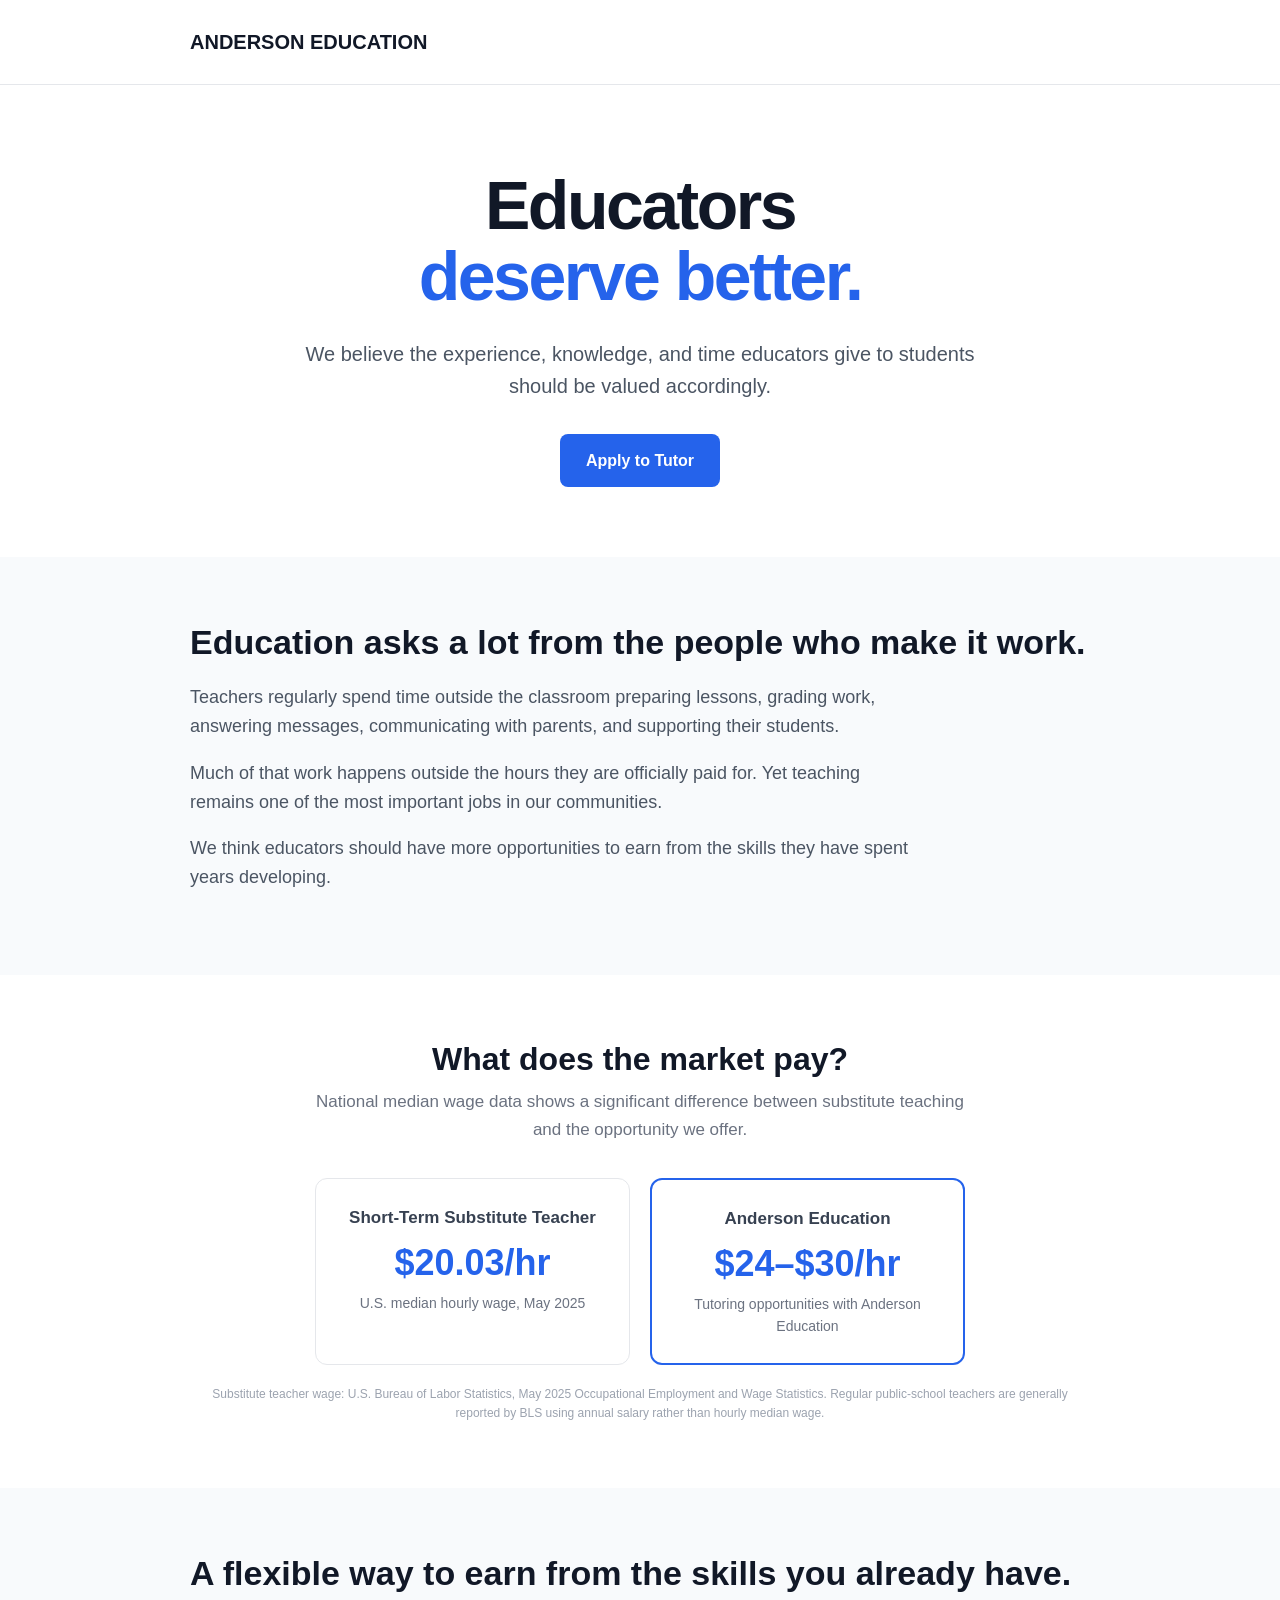
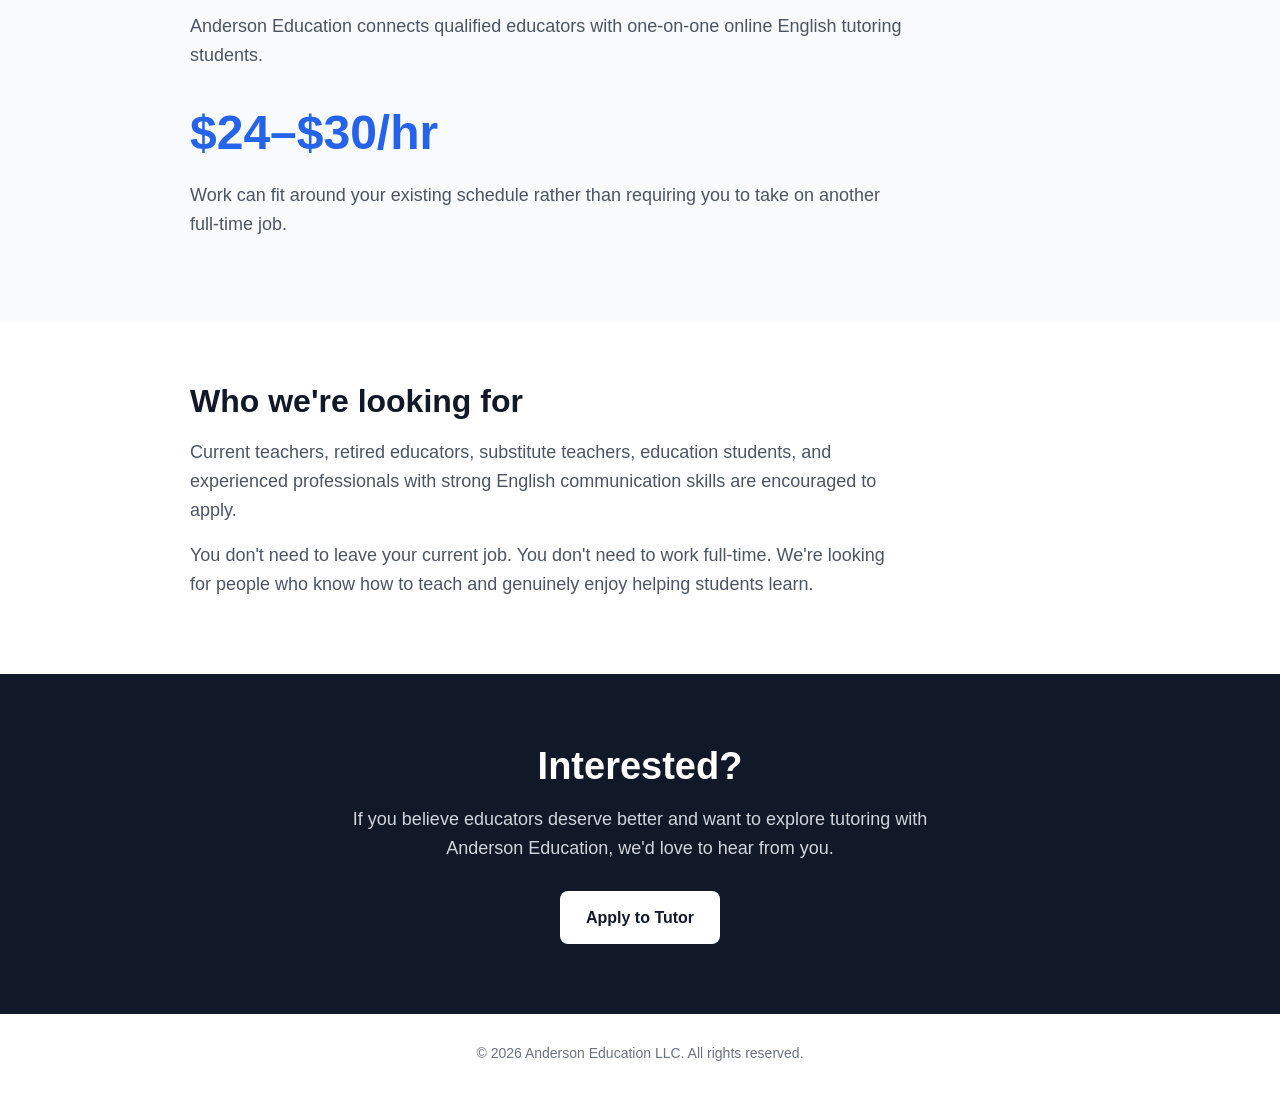
==== commit bcffa4b4: "Update index.html" ====
--- a/index.html
+++ b/index.html
@@ -18,7 +18,8 @@
         }
 
         body {
-            font-family: -apple-system, BlinkMacSystemFont, "Segoe UI", Roboto, Arial, sans-serif;
+            font-family: -apple-system, BlinkMacSystemFont, "Segoe UI",
+                         Roboto, Arial, sans-serif;
             color: #1f2937;
             background: #ffffff;
             line-height: 1.6;
@@ -30,8 +31,6 @@
             margin: 0 auto;
         }
 
-        /* HEADER */
-
         header {
             padding: 26px 0;
             border-bottom: 1px solid #e5e7eb;
@@ -40,7 +39,6 @@
         .logo {
             font-size: 20px;
             font-weight: 700;
-            letter-spacing: -0.3px;
             color: #111827;
         }
 
@@ -86,106 +84,176 @@
             background: #1d4ed8;
         }
 
-        /* MISSION */
-
-        .mission {
+        /* THE PROBLEM */
+
+        .problem {
             background: #f8fafc;
-            padding: 60px 20px;
-        }
-
-        .mission h2 {
+            padding: 65px 20px;
+        }
+
+        .problem h2 {
             font-size: 34px;
             line-height: 1.2;
             color: #111827;
-            margin-bottom: 18px;
-        }
-
-        .mission p {
+            margin-bottom: 20px;
+        }
+
+        .problem p {
             font-size: 18px;
             color: #4b5563;
-            max-width: 700px;
-        }
-
-        .mission p + p {
-            margin-top: 20px;
-        }
-
-        /* PAY */
-
-        .pay {
+            max-width: 720px;
+            margin-bottom: 18px;
+        }
+
+        /* PAY COMPARISON */
+
+        .comparison {
             padding: 65px 20px;
             text-align: center;
         }
 
-        .pay h2 {
+        .comparison h2 {
             font-size: 32px;
             line-height: 1.2;
-            margin-bottom: 8px;
-            color: #111827;
+            color: #111827;
+            margin-bottom: 10px;
+        }
+
+        .comparison-intro {
+            color: #6b7280;
+            max-width: 650px;
+            margin: 0 auto 35px;
+            font-size: 17px;
+        }
+
+        .pay-grid {
+            display: grid;
+            grid-template-columns: repeat(2, 1fr);
+            gap: 20px;
+            max-width: 650px;
+            margin: 0 auto;
+        }
+
+        .pay-card {
+            border: 1px solid #e5e7eb;
+            border-radius: 12px;
+            padding: 25px 20px;
+            background: #ffffff;
+        }
+
+        .pay-card.highlight {
+            border: 2px solid #2563eb;
+        }
+
+        .pay-card h3 {
+            font-size: 17px;
+            color: #374151;
+            margin-bottom: 10px;
         }
 
         .pay-number {
-            font-size: 52px;
-            line-height: 1.2;
+            font-size: 36px;
             font-weight: 700;
             color: #2563eb;
-            margin: 12px 0;
-        }
-
-        .pay p {
+            line-height: 1.2;
+            margin-bottom: 8px;
+        }
+
+        .pay-card p {
+            font-size: 14px;
             color: #6b7280;
-            max-width: 600px;
-            margin: 0 auto;
-            font-size: 17px;
-        }
-
-        /* WHO WE'RE LOOKING FOR */
+        }
+
+        .source {
+            margin-top: 20px;
+            font-size: 12px;
+            color: #9ca3af;
+        }
+
+        /* OPPORTUNITY */
+
+        .opportunity {
+            background: #f8fafc;
+            padding: 65px 20px;
+        }
+
+        .opportunity h2 {
+            font-size: 34px;
+            line-height: 1.2;
+            color: #111827;
+            margin-bottom: 18px;
+        }
+
+        .opportunity p {
+            font-size: 18px;
+            color: #4b5563;
+            max-width: 720px;
+            margin-bottom: 18px;
+        }
+
+        .rate {
+            font-size: 48px;
+            font-weight: 700;
+            color: #2563eb;
+            margin: 25px 0 10px;
+        }
+
+        /* WHO */
 
         .who {
-            padding: 15px 20px 70px;
+            padding: 60px 20px;
         }
 
         .who h2 {
             font-size: 32px;
             line-height: 1.2;
-            margin-bottom: 20px;
-            color: #111827;
+            color: #111827;
+            margin-bottom: 18px;
         }
 
         .who p {
             font-size: 18px;
             color: #4b5563;
-            max-width: 700px;
+            max-width: 720px;
+            margin-bottom: 16px;
+        }
+
+        /* APPLICATION */
+
+        .application {
+            background: #111827;
+            color: white;
+            padding: 70px 20px;
+            text-align: center;
+        }
+
+        .application h2 {
+            font-size: 38px;
+            line-height: 1.2;
             margin-bottom: 15px;
         }
 
-        /* APPLICATION */
-
-        .application {
-            background: #f8fafc;
-            padding: 65px 20px;
-            text-align: center;
-        }
-
-        .application h2 {
-            font-size: 36px;
-            line-height: 1.2;
-            color: #111827;
-            margin-bottom: 12px;
-        }
-
-        .application-intro {
-            color: #6b7280;
+        .application p {
+            max-width: 600px;
             margin: 0 auto 28px;
-            font-size: 17px;
-            max-width: 600px;
+            color: #d1d5db;
+            font-size: 18px;
+        }
+
+        .application .button {
+            background: #ffffff;
+            color: #111827;
+        }
+
+        .application .button:hover {
+            background: #e5e7eb;
         }
 
         /* FOOTER */
 
         footer {
             text-align: center;
-            padding: 30px 20px;
+            padding: 28px 20px;
             color: #6b7280;
             font-size: 14px;
         }
@@ -206,22 +274,28 @@
                 font-size: 18px;
             }
 
-            .mission,
-            .pay,
+            .problem,
+            .comparison,
+            .opportunity,
+            .who,
             .application {
                 padding-top: 50px;
                 padding-bottom: 50px;
             }
 
-            .mission h2,
+            .problem h2,
+            .opportunity h2,
             .who h2,
-            .pay h2,
-            .application h2 {
+            .comparison h2 {
                 font-size: 29px;
             }
 
-            .pay-number {
-                font-size: 43px;
+            .pay-grid {
+                grid-template-columns: 1fr;
+            }
+
+            .rate {
+                font-size: 42px;
             }
         }
     </style>
@@ -244,14 +318,13 @@
         <div class="container">
 
             <h1>
-                Let's be honest.<br>
-                <span>Educators deserve better.</span>
+                Educators<br>
+                <span>deserve better.</span>
             </h1>
 
             <p>
-                Anderson Education connects great educators with
-                flexible online tutoring work that respects their
-                experience, time, and value.
+                We believe the experience, knowledge, and time educators
+                give to students should be valued accordingly.
             </p>
 
             <a
@@ -267,77 +340,132 @@
     </section>
 
 
-    <!-- MISSION -->
-
-    <section class="mission">
-        <div class="container">
-
-            <h2>Teaching should be worth more.</h2>
-
-            <p>
-                Educators spend years building skills that are incredibly
-                valuable, yet many are asked to work for less than their
-                experience is worth.
-            </p>
-
-            <p>
-                Substitute teaching and other part-time education work
-                often do not provide the flexibility or income educators
-                need.
-            </p>
-
-            <p>
-                We are building a different option. Anderson Education
-                gives qualified educators the opportunity to earn
-                additional income through one-on-one online English
-                tutoring.
+    <!-- THE PROBLEM -->
+
+    <section class="problem">
+        <div class="container">
+
+            <h2>
+                Education asks a lot from the people who make it work.
+            </h2>
+
+            <p>
+                Teachers regularly spend time outside the classroom preparing
+                lessons, grading work, answering messages, communicating with
+                parents, and supporting their students.
+            </p>
+
+            <p>
+                Much of that work happens outside the hours they are officially
+                paid for. Yet teaching remains one of the most important jobs
+                in our communities.
+            </p>
+
+            <p>
+                We think educators should have more opportunities to earn from
+                the skills they have spent years developing.
             </p>
 
         </div>
     </section>
 
 
-    <!-- PAY -->
-
-    <section class="pay">
-        <div class="container">
-
-            <h2>Earn $24–$30 per hour.</h2>
-
-            <div class="pay-number">$24–$30/hr</div>
-
-            <p>
-                Flexible online tutoring designed to fit around your
-                existing work, retirement, family, or other commitments.
+    <!-- PAY COMPARISON -->
+
+    <section class="comparison">
+        <div class="container">
+
+            <h2>What does the market pay?</h2>
+
+            <p class="comparison-intro">
+                National median wage data shows a significant difference
+                between substitute teaching and the opportunity we offer.
+            </p>
+
+            <div class="pay-grid">
+
+                <div class="pay-card">
+                    <h3>Short-Term Substitute Teacher</h3>
+
+                    <div class="pay-number">
+                        $20.03/hr
+                    </div>
+
+                    <p>
+                        U.S. median hourly wage, May 2025
+                    </p>
+                </div>
+
+
+                <div class="pay-card highlight">
+                    <h3>Anderson Education</h3>
+
+                    <div class="pay-number">
+                        $24–$30/hr
+                    </div>
+
+                    <p>
+                        Tutoring opportunities with Anderson Education
+                    </p>
+                </div>
+
+            </div>
+
+            <p class="source">
+                Substitute teacher wage: U.S. Bureau of Labor Statistics,
+                May 2025 Occupational Employment and Wage Statistics.
+                Regular public-school teachers are generally reported by
+                BLS using annual salary rather than hourly median wage.
             </p>
 
         </div>
     </section>
 
 
+    <!-- OPPORTUNITY -->
+
+    <section class="opportunity">
+        <div class="container">
+
+            <h2>
+                A flexible way to earn from the skills you already have.
+            </h2>
+
+            <p>
+                Anderson Education connects qualified educators with
+                one-on-one online English tutoring students.
+            </p>
+
+            <div class="rate">
+                $24–$30/hr
+            </div>
+
+            <p>
+                Work can fit around your existing schedule rather than
+                requiring you to take on another full-time job.
+            </p>
+
+        </div>
+    </section>
+
+
     <!-- WHO WE'RE LOOKING FOR -->
 
     <section class="who">
         <div class="container">
 
             <h2>Who we're looking for</h2>
-
-            <p>
-                We're looking for educators who enjoy working with
-                students and want a flexible way to earn additional income.
-            </p>
 
             <p>
                 Current teachers, retired educators, substitute teachers,
                 education students, and experienced professionals with
-                strong English communication skills are all encouraged
-                to apply.
+                strong English communication skills are encouraged to apply.
             </p>
 
             <p>
                 You don't need to leave your current job. You don't need
-                to work full-time. We simply want great people who care
-                about helping students learn.
+                to work full-time. We're looking for people who know how
+                to teach and genuinely enjoy helping students learn.
             </p>
 
         </div>
@@ -346,15 +474,14 @@
 
     <!-- APPLICATION -->
 
-    <section class="application" id="apply">
+    <section class="application">
         <div class="container">
 
             <h2>Interested?</h2>
 
-            <p class="application-intro">
-                If you believe educators deserve better and you're
-                interested in joining Anderson Education, we'd love
-                to hear from you.
+            <p>
+                If you believe educators deserve better and want to explore
+                tutoring with Anderson Education, we'd love to hear from you.
             </p>
 
             <a
@@ -373,7 +500,9 @@
     <!-- FOOTER -->
 
     <footer>
-        <p>© 2026 Anderson Education LLC. All rights reserved.</p>
+        <p>
+            © 2026 Anderson Education LLC. All rights reserved.
+        </p>
     </footer>
 
 </body>
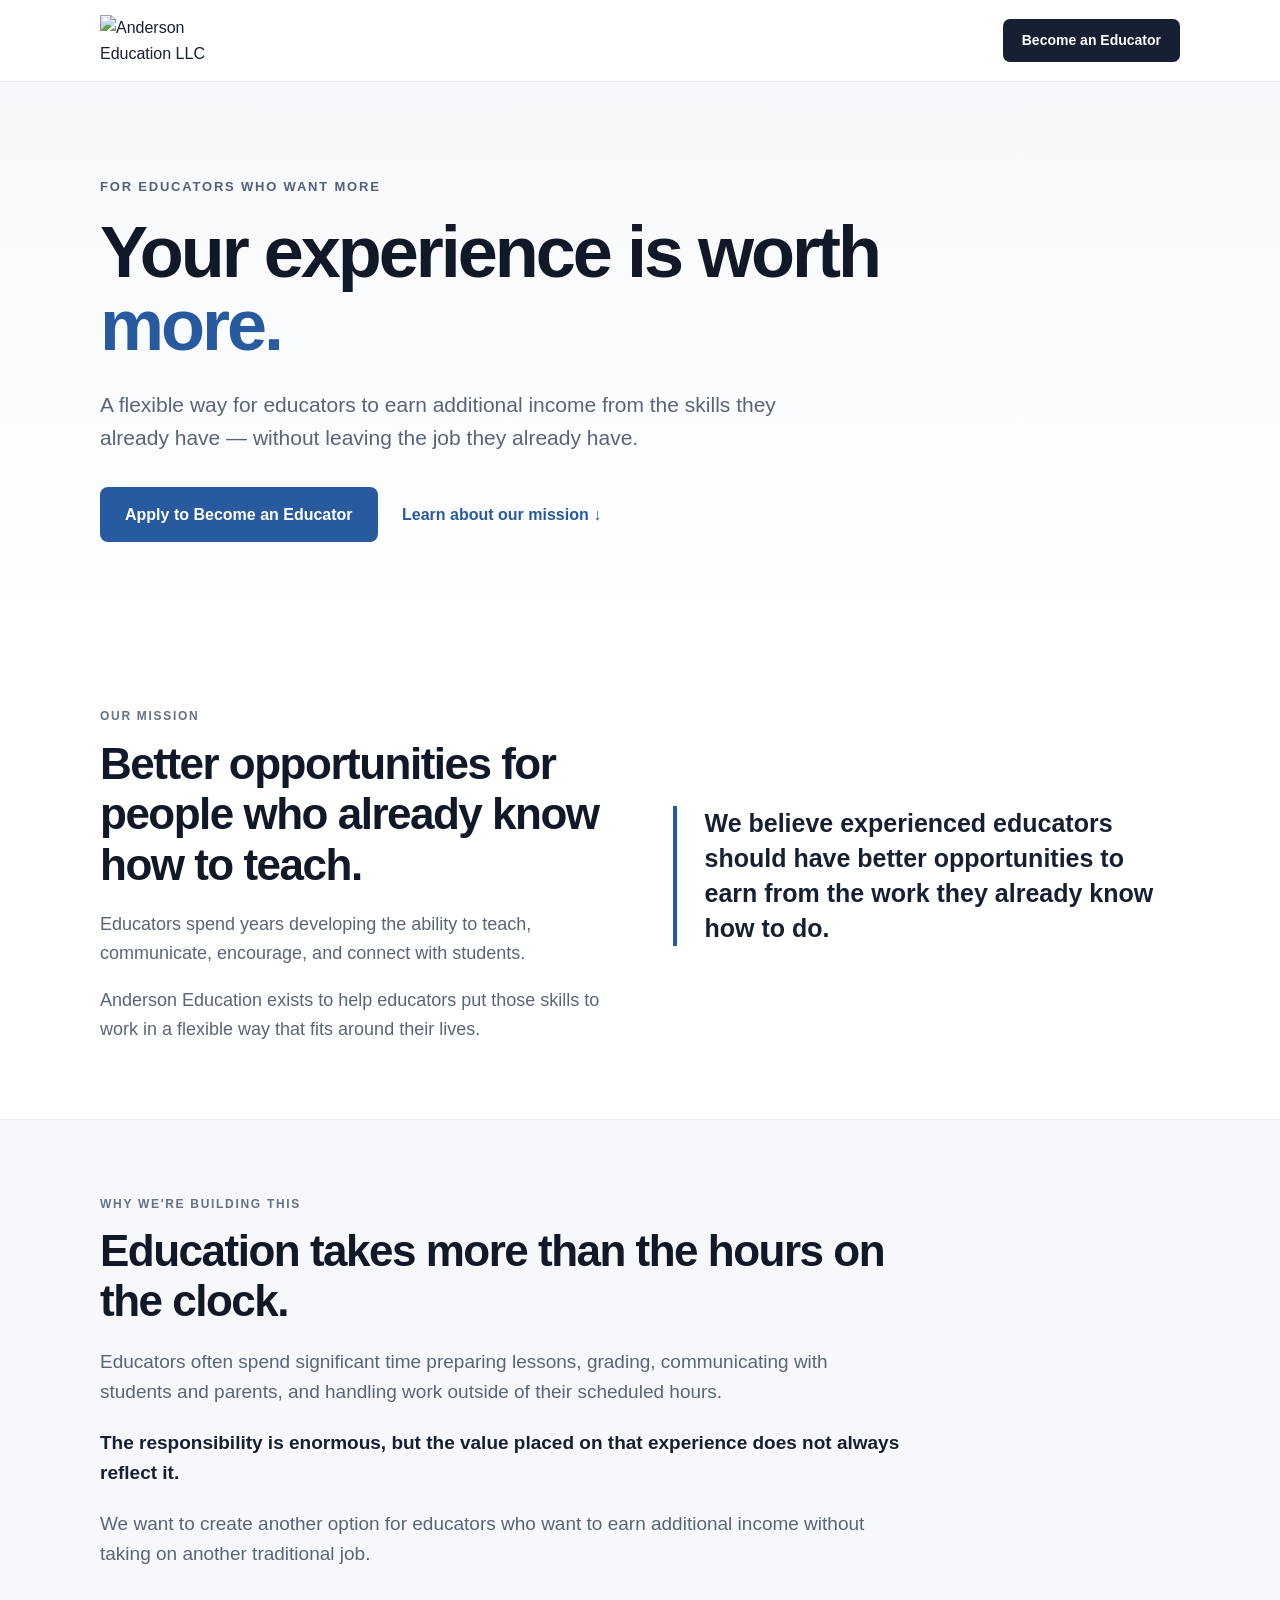
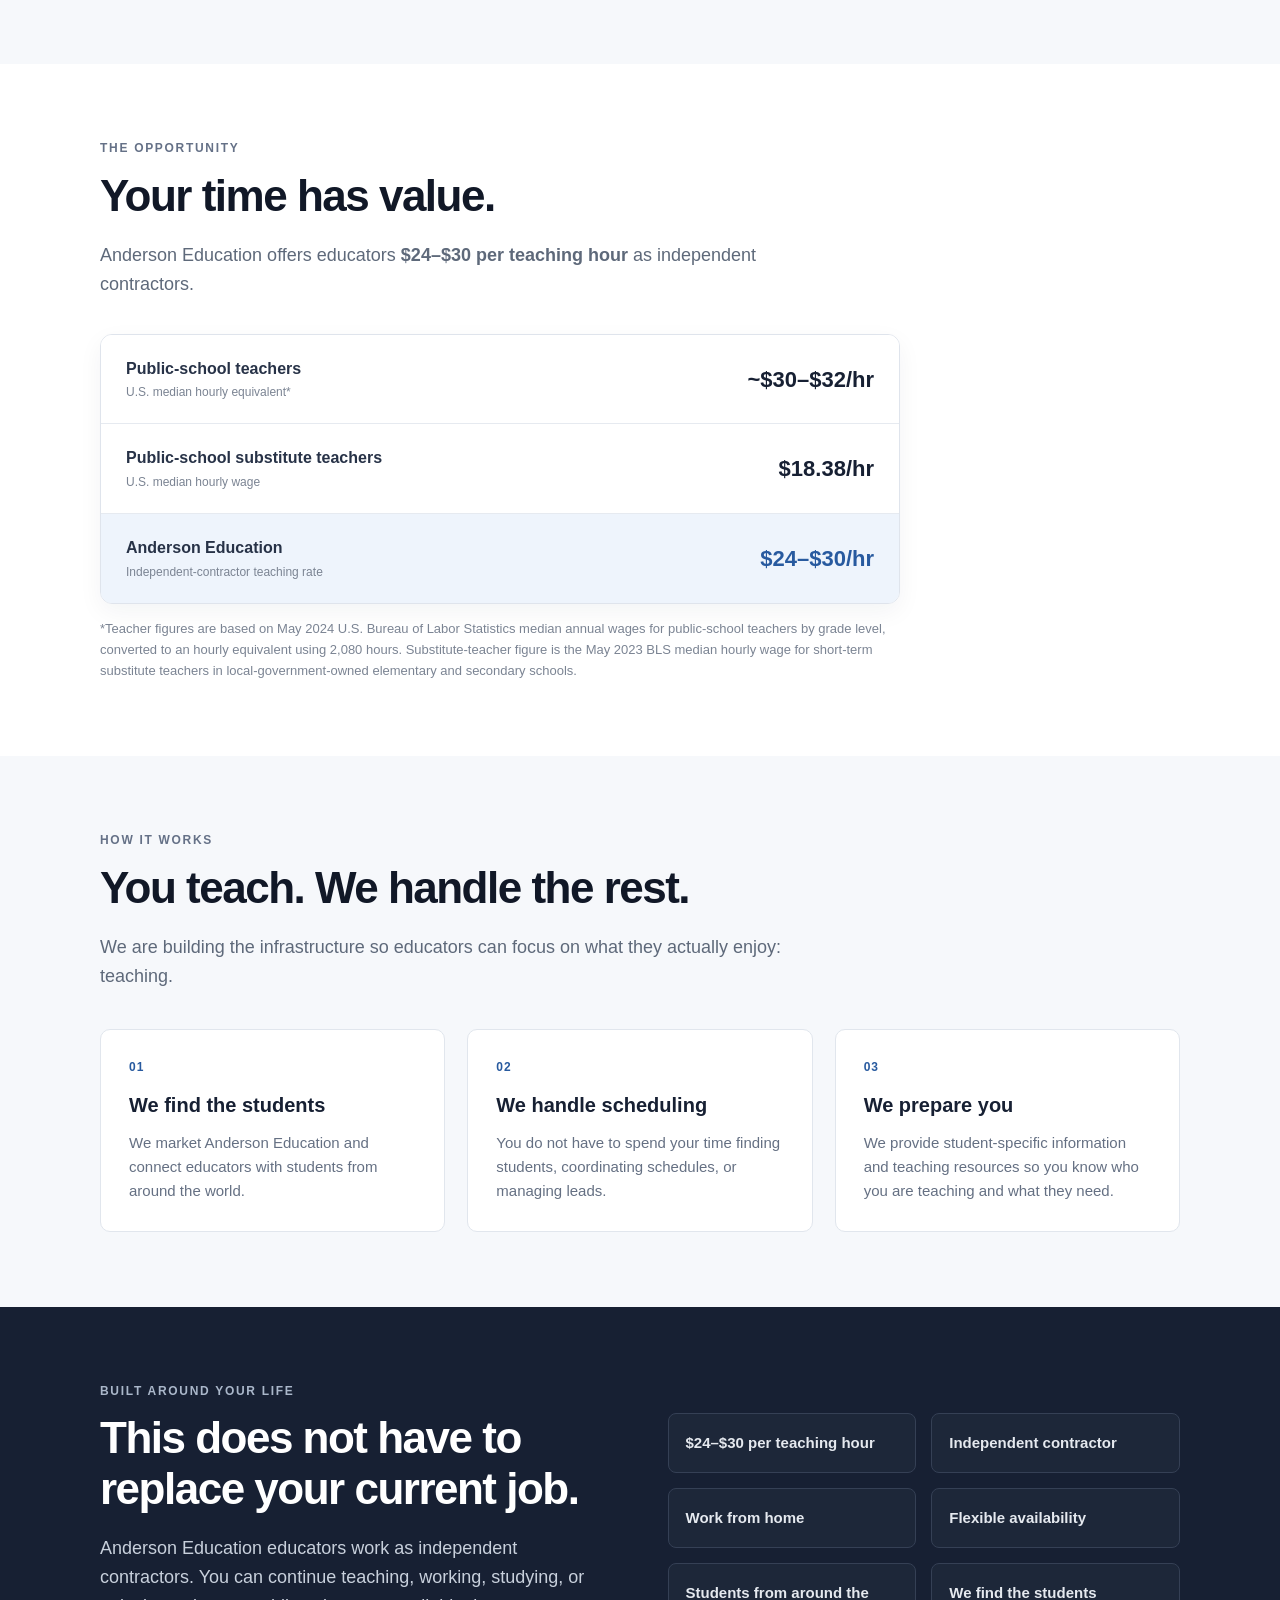
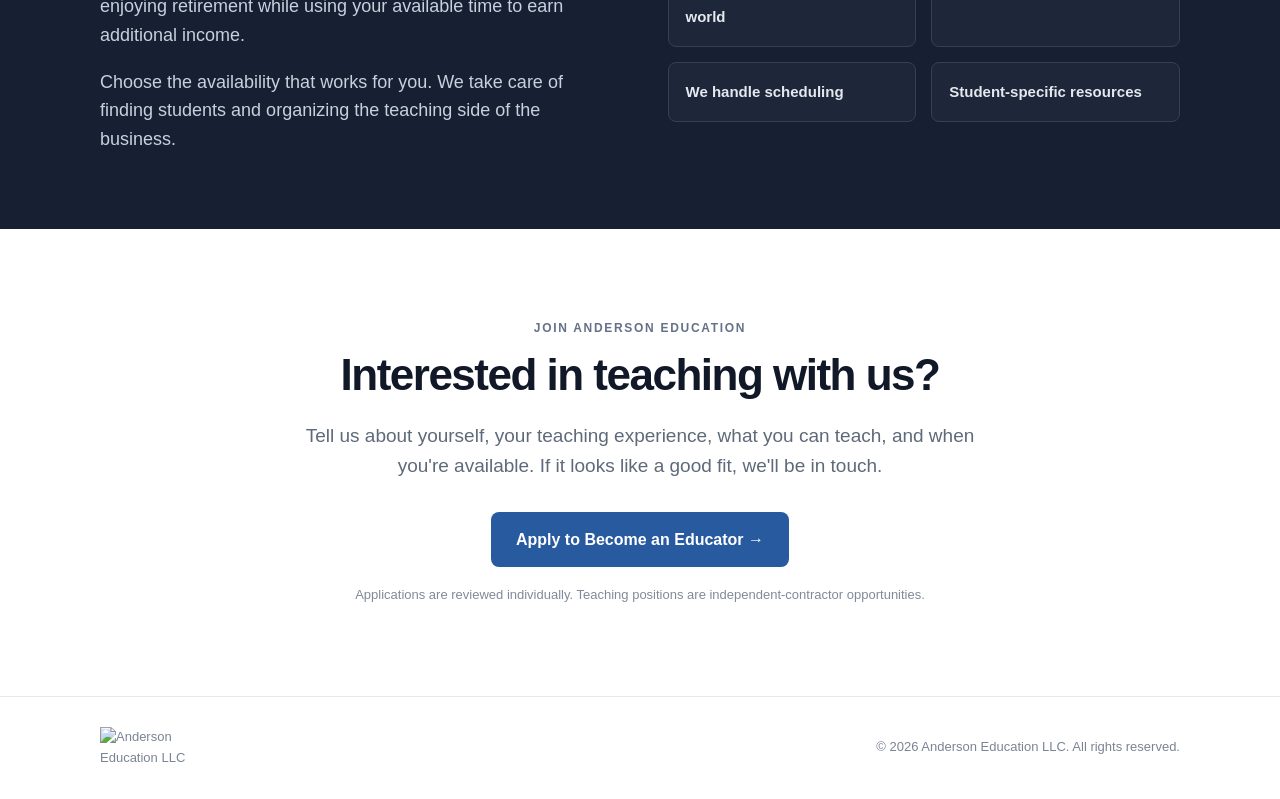
==== commit 4232de04: "Update index.html" ====
--- a/index.html
+++ b/index.html
@@ -4,7 +4,12 @@
     <meta charset="UTF-8">
     <meta name="viewport" content="width=device-width, initial-scale=1.0">
 
-    <title>Anderson Education | Better Opportunities for Educators</title>
+    <title>Anderson Education | Educator Opportunities</title>
+
+    <meta
+        name="description"
+        content="Anderson Education connects experienced educators with students around the world through flexible independent-contractor teaching opportunities."
+    >
 
     <style>
         * {
@@ -18,492 +23,1047 @@
         }
 
         body {
-            font-family: -apple-system, BlinkMacSystemFont, "Segoe UI",
-                         Roboto, Arial, sans-serif;
-            color: #1f2937;
+            font-family:
+                -apple-system,
+                BlinkMacSystemFont,
+                "Segoe UI",
+                Roboto,
+                Helvetica,
+                Arial,
+                sans-serif;
+
+            color: #172033;
             background: #ffffff;
             line-height: 1.6;
         }
 
+        a {
+            color: inherit;
+            text-decoration: none;
+        }
+
         .container {
-            width: 90%;
-            max-width: 900px;
+            width: min(1080px, 90%);
             margin: 0 auto;
         }
 
-        header {
-            padding: 26px 0;
-            border-bottom: 1px solid #e5e7eb;
-        }
-
-        .logo {
-            font-size: 20px;
+
+        /* =========================
+           NAVIGATION
+        ========================= */
+
+        nav {
+            height: 82px;
+            display: flex;
+            align-items: center;
+            background: #ffffff;
+            border-bottom: 1px solid #e7ebf1;
+        }
+
+        .nav-inner {
+            display: flex;
+            align-items: center;
+            justify-content: space-between;
+        }
+
+        .brand img {
+            width: 145px;
+            height: auto;
+            display: block;
+        }
+
+        .nav-button {
+            background: #172033;
+            color: #ffffff;
+            padding: 10px 19px;
+            border-radius: 7px;
+            font-size: 14px;
             font-weight: 700;
-            color: #111827;
-        }
-
-        /* HERO */
+            transition: 0.2s ease;
+        }
+
+        .nav-button:hover {
+            background: #2d3a52;
+        }
+
+
+        /* =========================
+           HERO
+        ========================= */
 
         .hero {
-            text-align: center;
-            padding: 85px 20px 70px;
-        }
-
-        .hero h1 {
-            font-size: clamp(42px, 7vw, 68px);
-            line-height: 1.05;
-            letter-spacing: -2.5px;
+            padding: 95px 0 90px;
+            background:
+                linear-gradient(
+                    180deg,
+                    #f6f8fb 0%,
+                    #ffffff 100%
+                );
+        }
+
+        .hero-content {
+            max-width: 820px;
+        }
+
+        .eyebrow {
+            color: #53627a;
+            font-size: 13px;
+            font-weight: 800;
+            letter-spacing: 1.8px;
+            text-transform: uppercase;
+            margin-bottom: 18px;
+        }
+
+        h1 {
+            font-size: clamp(44px, 7vw, 72px);
+            line-height: 1.02;
+            letter-spacing: -3px;
             color: #111827;
             margin-bottom: 25px;
         }
 
-        .hero h1 span {
-            color: #2563eb;
-        }
-
-        .hero p {
-            max-width: 680px;
-            margin: 0 auto 32px;
+        h1 span {
+            color: #285a9f;
+        }
+
+        .hero-text {
+            max-width: 720px;
+            font-size: 21px;
+            line-height: 1.6;
+            color: #596578;
+            margin-bottom: 32px;
+        }
+
+        .primary-button {
+            display: inline-block;
+            background: #285a9f;
+            color: #ffffff;
+            padding: 15px 25px;
+            border-radius: 8px;
+            font-size: 16px;
+            font-weight: 750;
+            transition: 0.2s ease;
+        }
+
+        .primary-button:hover {
+            background: #204a85;
+            transform: translateY(-1px);
+        }
+
+        .secondary-link {
+            display: inline-block;
+            margin-left: 20px;
+            color: #285a9f;
+            font-weight: 700;
+        }
+
+
+        /* =========================
+           GENERAL SECTIONS
+        ========================= */
+
+        section {
+            padding: 75px 0;
+        }
+
+        .section-label {
+            color: #657187;
+            font-size: 12px;
+            font-weight: 800;
+            letter-spacing: 1.7px;
+            text-transform: uppercase;
+            margin-bottom: 12px;
+        }
+
+        h2 {
+            color: #111827;
+            font-size: clamp(31px, 4vw, 44px);
+            line-height: 1.15;
+            letter-spacing: -1.5px;
+            margin-bottom: 20px;
+        }
+
+        .section-intro {
+            max-width: 720px;
+            color: #5e697a;
+            font-size: 18px;
+        }
+
+
+        /* =========================
+           MISSION
+        ========================= */
+
+        .mission {
+            border-bottom: 1px solid #e7ebf1;
+        }
+
+        .mission-grid {
+            display: grid;
+            grid-template-columns: 1fr 1fr;
+            gap: 65px;
+            align-items: center;
+        }
+
+        .mission-text {
+            color: #596578;
+            font-size: 18px;
+        }
+
+        .mission-text p + p {
+            margin-top: 18px;
+        }
+
+        .mission-statement {
+            border-left: 4px solid #285a9f;
+            padding-left: 28px;
+            color: #172033;
+            font-size: 25px;
+            line-height: 1.4;
+            font-weight: 700;
+        }
+
+
+        /* =========================
+           PROBLEM
+        ========================= */
+
+        .problem {
+            background: #f6f8fb;
+        }
+
+        .problem-content {
+            max-width: 800px;
+        }
+
+        .problem-content p {
+            color: #596578;
+            font-size: 19px;
+            margin-bottom: 20px;
+        }
+
+        .problem-content strong {
+            color: #172033;
+        }
+
+
+        /* =========================
+           PAY
+        ========================= */
+
+        .pay-section {
+            background: #ffffff;
+        }
+
+        .pay-header {
+            margin-bottom: 35px;
+        }
+
+        .pay-table {
+            max-width: 800px;
+            border: 1px solid #dfe4ec;
+            border-radius: 12px;
+            overflow: hidden;
+            box-shadow: 0 8px 25px rgba(20, 35, 55, 0.05);
+        }
+
+        .pay-row {
+            display: grid;
+            grid-template-columns: 1fr 190px;
+            align-items: center;
+            padding: 21px 25px;
+            background: #ffffff;
+            border-bottom: 1px solid #e6eaf0;
+        }
+
+        .pay-row:last-child {
+            border-bottom: none;
+        }
+
+        .pay-row.highlight {
+            background: #eef4fc;
+        }
+
+        .pay-title {
+            color: #273247;
+            font-weight: 700;
+        }
+
+        .pay-source {
+            display: block;
+            color: #7b8493;
+            font-size: 12px;
+            margin-top: 2px;
+        }
+
+        .pay-amount {
+            color: #172033;
+            font-size: 22px;
+            font-weight: 800;
+            text-align: right;
+        }
+
+        .pay-row.highlight .pay-amount {
+            color: #285a9f;
+        }
+
+        .pay-note {
+            max-width: 800px;
+            color: #7b8493;
+            font-size: 13px;
+            margin-top: 15px;
+        }
+
+
+        /* =========================
+           HOW IT WORKS
+        ========================= */
+
+        .how {
+            background: #f6f8fb;
+        }
+
+        .how-grid {
+            display: grid;
+            grid-template-columns: repeat(3, 1fr);
+            gap: 22px;
+            margin-top: 38px;
+        }
+
+        .how-card {
+            padding: 28px;
+            background: #ffffff;
+            border: 1px solid #e1e6ed;
+            border-radius: 10px;
+        }
+
+        .how-number {
+            color: #285a9f;
+            font-size: 12px;
+            font-weight: 900;
+            letter-spacing: 1px;
+            margin-bottom: 12px;
+        }
+
+        .how-card h3 {
+            color: #172033;
             font-size: 20px;
-            color: #4b5563;
-        }
-
-        .button {
-            display: inline-block;
-            background: #2563eb;
+            margin-bottom: 10px;
+        }
+
+        .how-card p {
+            color: #657083;
+            font-size: 15px;
+        }
+
+
+        /* =========================
+           CONTRACTOR
+        ========================= */
+
+        .contractor {
+            background: #172033;
             color: #ffffff;
-            text-decoration: none;
-            padding: 14px 26px;
+        }
+
+        .contractor h2 {
+            color: #ffffff;
+        }
+
+        .contractor .section-label {
+            color: #aab7ca;
+        }
+
+        .contractor-grid {
+            display: grid;
+            grid-template-columns: 1fr 1fr;
+            gap: 55px;
+            align-items: center;
+        }
+
+        .contractor-text {
+            color: #c8d0dc;
+            font-size: 18px;
+        }
+
+        .contractor-text p + p {
+            margin-top: 18px;
+        }
+
+        .benefits {
+            display: grid;
+            grid-template-columns: 1fr 1fr;
+            gap: 15px;
+        }
+
+        .benefit {
+            padding: 17px;
+            color: #e5e9ef;
+            background: #1d2739;
+            border: 1px solid #354055;
             border-radius: 8px;
-            font-weight: 600;
-            font-size: 16px;
-            transition: background 0.2s ease;
-        }
-
-        .button:hover {
-            background: #1d4ed8;
-        }
-
-        /* THE PROBLEM */
-
-        .problem {
-            background: #f8fafc;
-            padding: 65px 20px;
-        }
-
-        .problem h2 {
-            font-size: 34px;
-            line-height: 1.2;
-            color: #111827;
-            margin-bottom: 20px;
-        }
-
-        .problem p {
-            font-size: 18px;
-            color: #4b5563;
+            font-size: 15px;
+            font-weight: 650;
+        }
+
+
+        /* =========================
+           APPLICATION
+        ========================= */
+
+        .apply {
+            padding: 90px 0;
+            text-align: center;
+        }
+
+        .apply-content {
             max-width: 720px;
-            margin-bottom: 18px;
-        }
-
-        /* PAY COMPARISON */
-
-        .comparison {
-            padding: 65px 20px;
-            text-align: center;
-        }
-
-        .comparison h2 {
-            font-size: 32px;
-            line-height: 1.2;
-            color: #111827;
-            margin-bottom: 10px;
-        }
-
-        .comparison-intro {
-            color: #6b7280;
-            max-width: 650px;
-            margin: 0 auto 35px;
-            font-size: 17px;
-        }
-
-        .pay-grid {
-            display: grid;
-            grid-template-columns: repeat(2, 1fr);
-            gap: 20px;
-            max-width: 650px;
             margin: 0 auto;
         }
 
-        .pay-card {
-            border: 1px solid #e5e7eb;
-            border-radius: 12px;
-            padding: 25px 20px;
-            background: #ffffff;
-        }
-
-        .pay-card.highlight {
-            border: 2px solid #2563eb;
-        }
-
-        .pay-card h3 {
-            font-size: 17px;
-            color: #374151;
-            margin-bottom: 10px;
-        }
-
-        .pay-number {
-            font-size: 36px;
-            font-weight: 700;
-            color: #2563eb;
-            line-height: 1.2;
-            margin-bottom: 8px;
-        }
-
-        .pay-card p {
-            font-size: 14px;
-            color: #6b7280;
-        }
-
-        .source {
-            margin-top: 20px;
-            font-size: 12px;
-            color: #9ca3af;
-        }
-
-        /* OPPORTUNITY */
-
-        .opportunity {
-            background: #f8fafc;
-            padding: 65px 20px;
-        }
-
-        .opportunity h2 {
-            font-size: 34px;
-            line-height: 1.2;
-            color: #111827;
-            margin-bottom: 18px;
-        }
-
-        .opportunity p {
-            font-size: 18px;
-            color: #4b5563;
-            max-width: 720px;
-            margin-bottom: 18px;
-        }
-
-        .rate {
-            font-size: 48px;
-            font-weight: 700;
-            color: #2563eb;
-            margin: 25px 0 10px;
-        }
-
-        /* WHO */
-
-        .who {
-            padding: 60px 20px;
-        }
-
-        .who h2 {
-            font-size: 32px;
-            line-height: 1.2;
-            color: #111827;
-            margin-bottom: 18px;
-        }
-
-        .who p {
-            font-size: 18px;
-            color: #4b5563;
-            max-width: 720px;
-            margin-bottom: 16px;
-        }
-
-        /* APPLICATION */
-
-        .application {
-            background: #111827;
-            color: white;
-            padding: 70px 20px;
-            text-align: center;
-        }
-
-        .application h2 {
-            font-size: 38px;
-            line-height: 1.2;
-            margin-bottom: 15px;
-        }
-
-        .application p {
-            max-width: 600px;
-            margin: 0 auto 28px;
-            color: #d1d5db;
-            font-size: 18px;
-        }
-
-        .application .button {
-            background: #ffffff;
-            color: #111827;
-        }
-
-        .application .button:hover {
-            background: #e5e7eb;
-        }
-
-        /* FOOTER */
+        .apply-content p {
+            color: #5e697a;
+            font-size: 19px;
+            margin-bottom: 30px;
+        }
+
+        .apply-note {
+            color: #818a99 !important;
+            font-size: 13px !important;
+            margin-top: 18px;
+            margin-bottom: 0 !important;
+        }
+
+
+        /* =========================
+           FOOTER
+        ========================= */
 
         footer {
-            text-align: center;
-            padding: 28px 20px;
-            color: #6b7280;
-            font-size: 14px;
-        }
-
-        /* MOBILE */
-
-        @media (max-width: 600px) {
+            padding: 30px 0;
+            color: #7b8493;
+            font-size: 13px;
+            border-top: 1px solid #e5e9ef;
+        }
+
+        .footer-inner {
+            display: flex;
+            align-items: center;
+            justify-content: space-between;
+        }
+
+        .footer-brand img {
+            width: 125px;
+            height: auto;
+            display: block;
+        }
+
+
+        /* =========================
+           MOBILE
+        ========================= */
+
+        @media (max-width: 750px) {
+
+            nav {
+                height: 70px;
+            }
+
+            .brand img {
+                width: 125px;
+            }
+
+            .nav-button {
+                padding: 9px 14px;
+                font-size: 13px;
+            }
 
             .hero {
-                padding: 60px 20px 55px;
-            }
-
-            .hero h1 {
-                letter-spacing: -1.5px;
-            }
-
-            .hero p {
+                padding: 65px 0;
+            }
+
+            h1 {
+                letter-spacing: -2px;
+            }
+
+            .hero-text {
                 font-size: 18px;
             }
 
-            .problem,
-            .comparison,
-            .opportunity,
-            .who,
-            .application {
-                padding-top: 50px;
-                padding-bottom: 50px;
-            }
-
-            .problem h2,
-            .opportunity h2,
-            .who h2,
-            .comparison h2 {
-                font-size: 29px;
-            }
-
-            .pay-grid {
+            .secondary-link {
+                display: block;
+                margin: 17px 0 0;
+            }
+
+            section {
+                padding: 60px 0;
+            }
+
+            .mission-grid,
+            .contractor-grid {
                 grid-template-columns: 1fr;
-            }
-
-            .rate {
-                font-size: 42px;
+                gap: 35px;
+            }
+
+            .how-grid {
+                grid-template-columns: 1fr;
+            }
+
+            .benefits {
+                grid-template-columns: 1fr;
+            }
+
+            .pay-row {
+                grid-template-columns: 1fr auto;
+                gap: 15px;
+                padding: 18px;
+            }
+
+            .pay-amount {
+                font-size: 19px;
+            }
+
+            .footer-inner {
+                flex-direction: column;
+                gap: 12px;
+                text-align: center;
+            }
+
+            .footer-brand img {
+                margin: 0 auto;
             }
         }
     </style>
 </head>
 
+
 <body>
 
-    <!-- HEADER -->
-
-    <header>
+
+    <!-- =========================
+         NAVIGATION
+    ========================== -->
+
+    <nav>
+        <div class="container nav-inner">
+
+            <a href="#" class="brand">
+                <img
+                    src="assets/anderson-education-logo.png"
+                    alt="Anderson Education LLC"
+                >
+            </a>
+
+            <a href="#apply" class="nav-button">
+                Become an Educator
+            </a>
+
+        </div>
+    </nav>
+
+
+    <!-- =========================
+         HERO
+    ========================== -->
+
+    <header class="hero">
+
         <div class="container">
-            <div class="logo">ANDERSON EDUCATION</div>
+
+            <div class="hero-content">
+
+                <div class="eyebrow">
+                    For educators who want more
+                </div>
+
+                <h1>
+                    Your experience is worth <span>more.</span>
+                </h1>
+
+                <p class="hero-text">
+                    A flexible way for educators to earn additional income
+                    from the skills they already have — without leaving the
+                    job they already have.
+                </p>
+
+                <a
+                    href="#apply"
+                    class="primary-button"
+                >
+                    Apply to Become an Educator
+                </a>
+
+                <a
+                    href="#mission"
+                    class="secondary-link"
+                >
+                    Learn about our mission ↓
+                </a>
+
+            </div>
+
         </div>
+
     </header>
 
 
-    <!-- HERO -->
-
-    <section class="hero">
+    <!-- =========================
+         MISSION
+    ========================== -->
+
+    <section
+        class="mission"
+        id="mission"
+    >
+
         <div class="container">
 
-            <h1>
-                Educators<br>
-                <span>deserve better.</span>
-            </h1>
-
-            <p>
-                We believe the experience, knowledge, and time educators
-                give to students should be valued accordingly.
+            <div class="mission-grid">
+
+                <div>
+
+                    <div class="section-label">
+                        Our mission
+                    </div>
+
+                    <h2>
+                        Better opportunities for people who already know how to teach.
+                    </h2>
+
+                    <div class="mission-text">
+
+                        <p>
+                            Educators spend years developing the ability to
+                            teach, communicate, encourage, and connect with
+                            students.
+                        </p>
+
+                        <p>
+                            Anderson Education exists to help educators put
+                            those skills to work in a flexible way that fits
+                            around their lives.
+                        </p>
+
+                    </div>
+
+                </div>
+
+
+                <div class="mission-statement">
+
+                    We believe experienced educators should have better
+                    opportunities to earn from the work they already know
+                    how to do.
+
+                </div>
+
+            </div>
+
+        </div>
+
+    </section>
+
+
+    <!-- =========================
+         THE PROBLEM
+    ========================== -->
+
+    <section class="problem">
+
+        <div class="container">
+
+            <div class="problem-content">
+
+                <div class="section-label">
+                    Why we're building this
+                </div>
+
+                <h2>
+                    Education takes more than the hours on the clock.
+                </h2>
+
+                <p>
+                    Educators often spend significant time preparing lessons,
+                    grading, communicating with students and parents, and
+                    handling work outside of their scheduled hours.
+                </p>
+
+                <p>
+                    <strong>
+                        The responsibility is enormous, but the value placed
+                        on that experience does not always reflect it.
+                    </strong>
+                </p>
+
+                <p>
+                    We want to create another option for educators who want
+                    to earn additional income without taking on another
+                    traditional job.
+                </p>
+
+            </div>
+
+        </div>
+
+    </section>
+
+
+    <!-- =========================
+         PAY
+    ========================== -->
+
+    <section class="pay-section">
+
+        <div class="container">
+
+            <div class="pay-header">
+
+                <div class="section-label">
+                    The opportunity
+                </div>
+
+                <h2>
+                    Your time has value.
+                </h2>
+
+                <p class="section-intro">
+                    Anderson Education offers educators
+                    <strong>$24–$30 per teaching hour</strong>
+                    as independent contractors.
+                </p>
+
+            </div>
+
+
+            <div class="pay-table">
+
+
+                <div class="pay-row">
+
+                    <div>
+
+                        <div class="pay-title">
+                            Public-school teachers
+                        </div>
+
+                        <span class="pay-source">
+                            U.S. median hourly equivalent*
+                        </span>
+
+                    </div>
+
+                    <div class="pay-amount">
+                        ~$30–$32/hr
+                    </div>
+
+                </div>
+
+
+                <div class="pay-row">
+
+                    <div>
+
+                        <div class="pay-title">
+                            Public-school substitute teachers
+                        </div>
+
+                        <span class="pay-source">
+                            U.S. median hourly wage
+                        </span>
+
+                    </div>
+
+                    <div class="pay-amount">
+                        $18.38/hr
+                    </div>
+
+                </div>
+
+
+                <div class="pay-row highlight">
+
+                    <div>
+
+                        <div class="pay-title">
+                            Anderson Education
+                        </div>
+
+                        <span class="pay-source">
+                            Independent-contractor teaching rate
+                        </span>
+
+                    </div>
+
+                    <div class="pay-amount">
+                        $24–$30/hr
+                    </div>
+
+                </div>
+
+
+            </div>
+
+
+            <p class="pay-note">
+                *Teacher figures are based on May 2024 U.S. Bureau of Labor
+                Statistics median annual wages for public-school teachers
+                by grade level, converted to an hourly equivalent using
+                2,080 hours. Substitute-teacher figure is the May 2023
+                BLS median hourly wage for short-term substitute teachers
+                in local-government-owned elementary and secondary schools.
             </p>
 
-            <a
-                href="https://forms.gle/QFv65nujNR1P9Wjh9"
-                class="button"
-                target="_blank"
-                rel="noopener noreferrer"
-            >
-                Apply to Tutor
-            </a>
-
         </div>
+
     </section>
 
 
-    <!-- THE PROBLEM -->
-
-    <section class="problem">
+    <!-- =========================
+         HOW IT WORKS
+    ========================== -->
+
+    <section class="how">
+
         <div class="container">
 
+            <div class="section-label">
+                How it works
+            </div>
+
             <h2>
-                Education asks a lot from the people who make it work.
+                You teach. We handle the rest.
             </h2>
 
-            <p>
-                Teachers regularly spend time outside the classroom preparing
-                lessons, grading work, answering messages, communicating with
-                parents, and supporting their students.
+            <p class="section-intro">
+                We are building the infrastructure so educators can focus
+                on what they actually enjoy: teaching.
             </p>
 
-            <p>
-                Much of that work happens outside the hours they are officially
-                paid for. Yet teaching remains one of the most important jobs
-                in our communities.
-            </p>
-
-            <p>
-                We think educators should have more opportunities to earn from
-                the skills they have spent years developing.
-            </p>
+
+            <div class="how-grid">
+
+
+                <div class="how-card">
+
+                    <div class="how-number">
+                        01
+                    </div>
+
+                    <h3>
+                        We find the students
+                    </h3>
+
+                    <p>
+                        We market Anderson Education and connect educators
+                        with students from around the world.
+                    </p>
+
+                </div>
+
+
+                <div class="how-card">
+
+                    <div class="how-number">
+                        02
+                    </div>
+
+                    <h3>
+                        We handle scheduling
+                    </h3>
+
+                    <p>
+                        You do not have to spend your time finding students,
+                        coordinating schedules, or managing leads.
+                    </p>
+
+                </div>
+
+
+                <div class="how-card">
+
+                    <div class="how-number">
+                        03
+                    </div>
+
+                    <h3>
+                        We prepare you
+                    </h3>
+
+                    <p>
+                        We provide student-specific information and teaching
+                        resources so you know who you are teaching and what
+                        they need.
+                    </p>
+
+                </div>
+
+
+            </div>
 
         </div>
+
     </section>
 
 
-    <!-- PAY COMPARISON -->
-
-    <section class="comparison">
+    <!-- =========================
+         INDEPENDENT CONTRACTOR
+    ========================== -->
+
+    <section class="contractor">
+
         <div class="container">
 
-            <h2>What does the market pay?</h2>
-
-            <p class="comparison-intro">
-                National median wage data shows a significant difference
-                between substitute teaching and the opportunity we offer.
-            </p>
-
-            <div class="pay-grid">
-
-                <div class="pay-card">
-                    <h3>Short-Term Substitute Teacher</h3>
-
-                    <div class="pay-number">
-                        $20.03/hr
-                    </div>
-
-                    <p>
-                        U.S. median hourly wage, May 2025
-                    </p>
-                </div>
-
-
-                <div class="pay-card highlight">
-                    <h3>Anderson Education</h3>
-
-                    <div class="pay-number">
-                        $24–$30/hr
-                    </div>
-
-                    <p>
-                        Tutoring opportunities with Anderson Education
-                    </p>
+            <div class="contractor-grid">
+
+
+                <div>
+
+                    <div class="section-label">
+                        Built around your life
+                    </div>
+
+                    <h2>
+                        This does not have to replace your current job.
+                    </h2>
+
+                    <div class="contractor-text">
+
+                        <p>
+                            Anderson Education educators work as
+                            independent contractors. You can continue
+                            teaching, working, studying, or enjoying
+                            retirement while using your available time
+                            to earn additional income.
+                        </p>
+
+                        <p>
+                            Choose the availability that works for you.
+                            We take care of finding students and organizing
+                            the teaching side of the business.
+                        </p>
+
+                    </div>
+
+                </div>
+
+
+                <div class="benefits">
+
+                    <div class="benefit">
+                        $24–$30 per teaching hour
+                    </div>
+
+                    <div class="benefit">
+                        Independent contractor
+                    </div>
+
+                    <div class="benefit">
+                        Work from home
+                    </div>
+
+                    <div class="benefit">
+                        Flexible availability
+                    </div>
+
+                    <div class="benefit">
+                        Students from around the world
+                    </div>
+
+                    <div class="benefit">
+                        We find the students
+                    </div>
+
+                    <div class="benefit">
+                        We handle scheduling
+                    </div>
+
+                    <div class="benefit">
+                        Student-specific resources
+                    </div>
+
                 </div>
 
             </div>
 
-            <p class="source">
-                Substitute teacher wage: U.S. Bureau of Labor Statistics,
-                May 2025 Occupational Employment and Wage Statistics.
-                Regular public-school teachers are generally reported by
-                BLS using annual salary rather than hourly median wage.
-            </p>
-
         </div>
+
     </section>
 
 
-    <!-- OPPORTUNITY -->
-
-    <section class="opportunity">
+    <!-- =========================
+         APPLICATION
+    ========================== -->
+
+    <section
+        class="apply"
+        id="apply"
+    >
+
         <div class="container">
 
-            <h2>
-                A flexible way to earn from the skills you already have.
-            </h2>
-
-            <p>
-                Anderson Education connects qualified educators with
-                one-on-one online English tutoring students.
-            </p>
-
-            <div class="rate">
-                $24–$30/hr
+            <div class="apply-content">
+
+                <div class="section-label">
+                    Join Anderson Education
+                </div>
+
+                <h2>
+                    Interested in teaching with us?
+                </h2>
+
+                <p>
+                    Tell us about yourself, your teaching experience,
+                    what you can teach, and when you're available.
+                    If it looks like a good fit, we'll be in touch.
+                </p>
+
+                <a
+                    href="https://forms.gle/QFv65nujNR1P9Wjh9"
+                    target="_blank"
+                    rel="noopener noreferrer"
+                    class="primary-button"
+                >
+                    Apply to Become an Educator →
+                </a>
+
+                <p class="apply-note">
+                    Applications are reviewed individually.
+                    Teaching positions are independent-contractor
+                    opportunities.
+                </p>
+
             </div>
 
-            <p>
-                Work can fit around your existing schedule rather than
-                requiring you to take on another full-time job.
-            </p>
-
         </div>
+
     </section>
 
 
-    <!-- WHO WE'RE LOOKING FOR -->
-
-    <section class="who">
-        <div class="container">
-
-            <h2>Who we're looking for</h2>
-
-            <p>
-                Current teachers, retired educators, substitute teachers,
-                education students, and experienced professionals with
-                strong English communication skills are encouraged to apply.
-            </p>
-
-            <p>
-                You don't need to leave your current job. You don't need
-                to work full-time. We're looking for people who know how
-                to teach and genuinely enjoy helping students learn.
-            </p>
+    <!-- =========================
+         FOOTER
+    ========================== -->
+
+    <footer>
+
+        <div class="container footer-inner">
+
+            <div class="footer-brand">
+
+                <img
+                    src="assets/anderson-education-logo.png"
+                    alt="Anderson Education LLC"
+                >
+
+            </div>
+
+            <div>
+                © 2026 Anderson Education LLC. All rights reserved.
+            </div>
 
         </div>
-    </section>
-
-
-    <!-- APPLICATION -->
-
-    <section class="application">
-        <div class="container">
-
-            <h2>Interested?</h2>
-
-            <p>
-                If you believe educators deserve better and want to explore
-                tutoring with Anderson Education, we'd love to hear from you.
-            </p>
-
-            <a
-                href="https://forms.gle/QFv65nujNR1P9Wjh9"
-                class="button"
-                target="_blank"
-                rel="noopener noreferrer"
-            >
-                Apply to Tutor
-            </a>
-
-        </div>
-    </section>
-
-
-    <!-- FOOTER -->
-
-    <footer>
-        <p>
-            © 2026 Anderson Education LLC. All rights reserved.
-        </p>
+
     </footer>
+
 
 </body>
 </html>
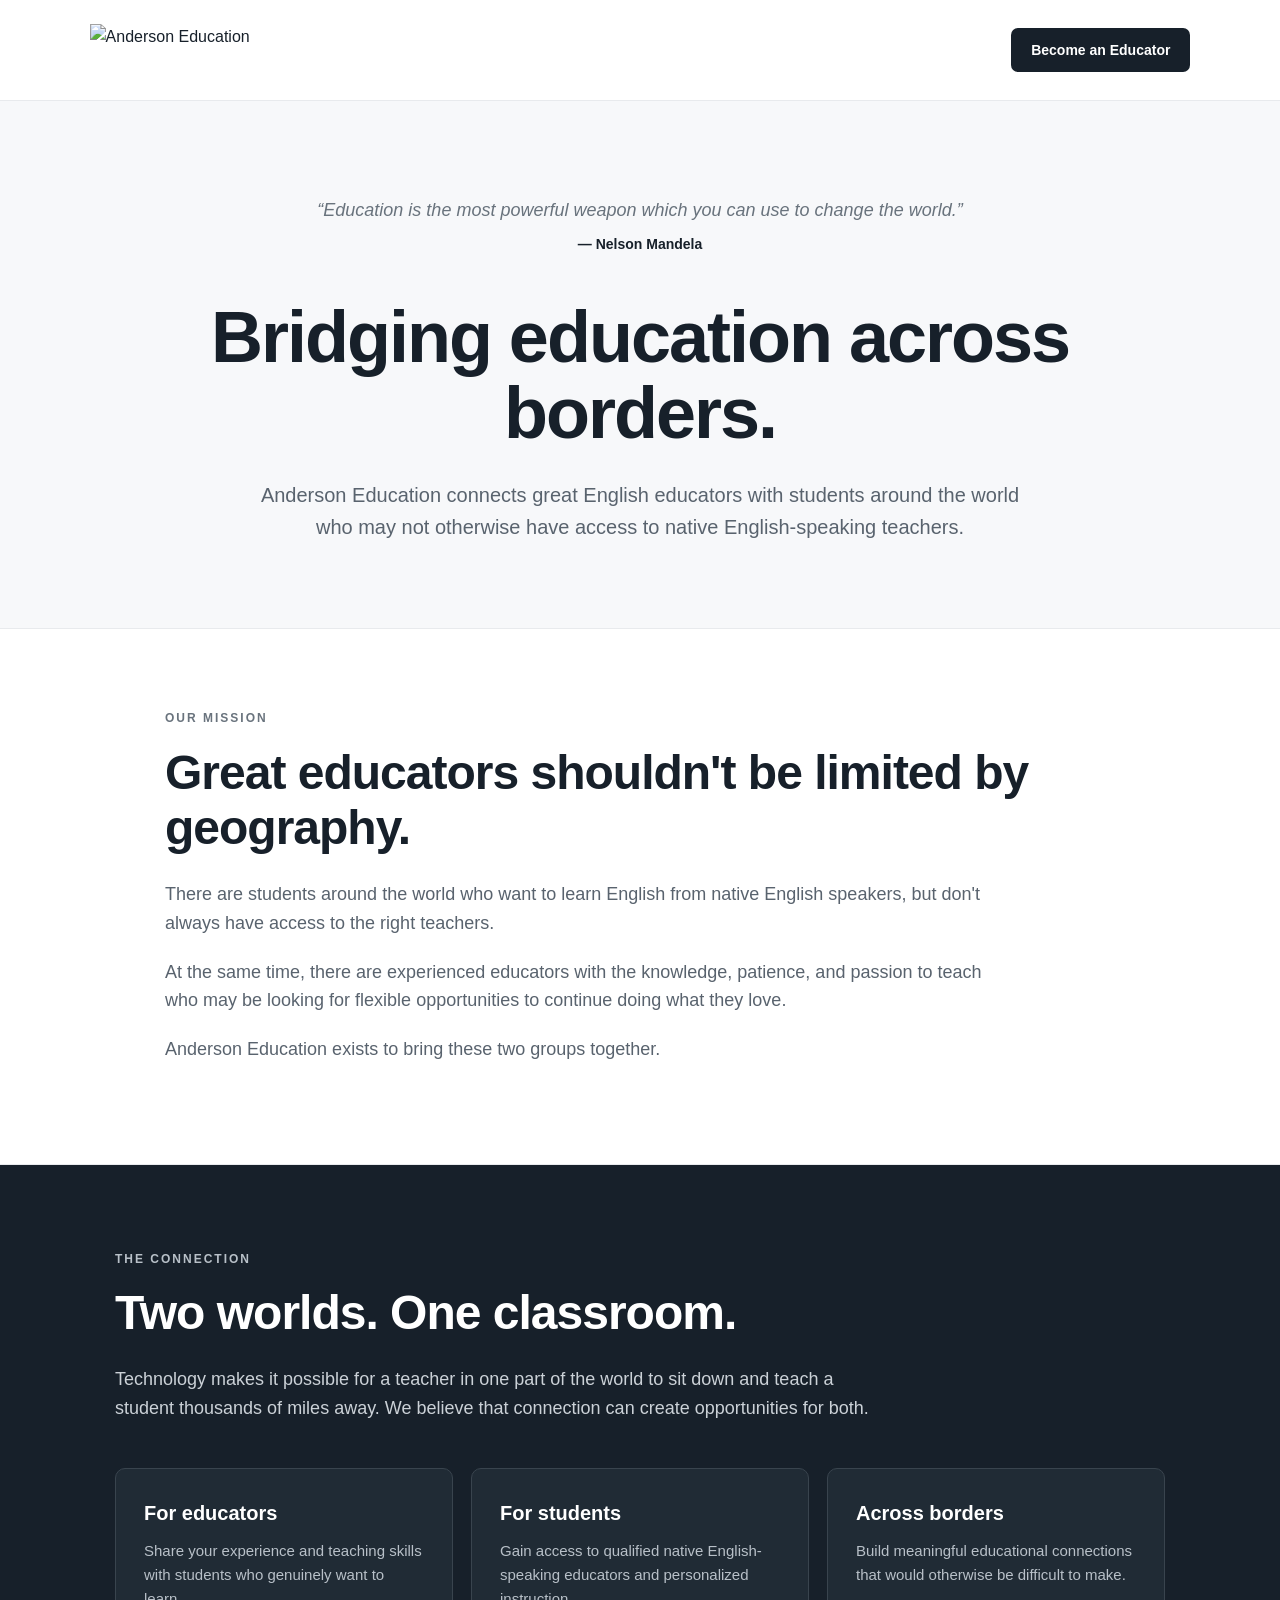
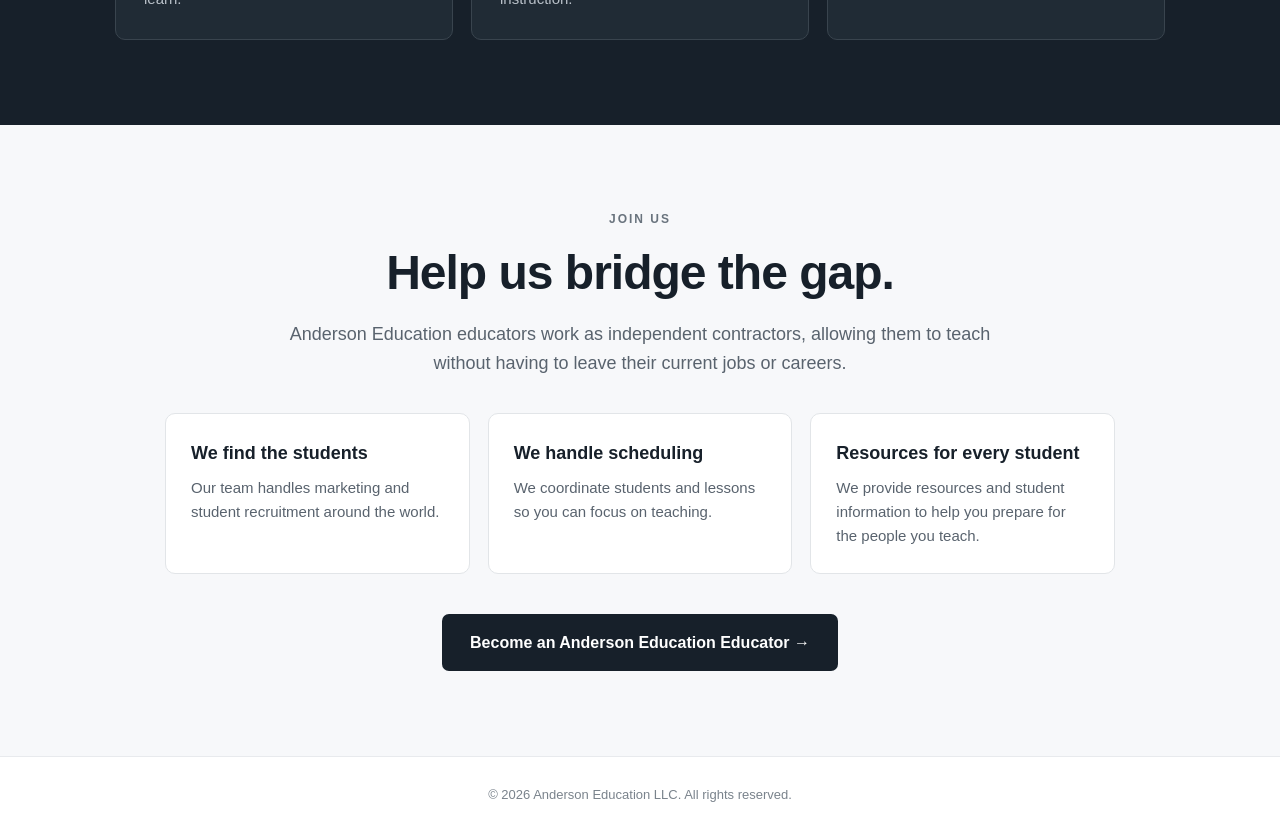
==== commit 1a3a9378: "Update index.html" ====
--- a/index.html
+++ b/index.html
@@ -3,1067 +3,446 @@
 <head>
     <meta charset="UTF-8">
     <meta name="viewport" content="width=device-width, initial-scale=1.0">
-
-    <title>Anderson Education | Educator Opportunities</title>
-
-    <meta
-        name="description"
-        content="Anderson Education connects experienced educators with students around the world through flexible independent-contractor teaching opportunities."
-    >
+    <title>Anderson Education | Bridging Education Across Borders</title>
 
     <style>
         * {
-            box-sizing: border-box;
             margin: 0;
             padding: 0;
-        }
-
-        html {
-            scroll-behavior: smooth;
+            box-sizing: border-box;
         }
 
         body {
-            font-family:
-                -apple-system,
-                BlinkMacSystemFont,
-                "Segoe UI",
-                Roboto,
-                Helvetica,
-                Arial,
-                sans-serif;
-
-            color: #172033;
-            background: #ffffff;
+            font-family: -apple-system, BlinkMacSystemFont, "Segoe UI", Roboto, Helvetica, Arial, sans-serif;
+            background: #f7f8fa;
+            color: #17202a;
             line-height: 1.6;
         }
 
-        a {
-            color: inherit;
+        header {
+            width: 100%;
+            padding: 24px 7%;
+            display: flex;
+            justify-content: space-between;
+            align-items: center;
+            background: white;
+            border-bottom: 1px solid #e8eaed;
+        }
+
+        .logo {
+            height: 52px;
+            width: auto;
+        }
+
+        .header-button {
             text-decoration: none;
-        }
-
-        .container {
-            width: min(1080px, 90%);
+            color: white;
+            background: #17202a;
+            padding: 11px 20px;
+            border-radius: 7px;
+            font-weight: 600;
+            font-size: 14px;
+        }
+
+        .hero {
+            max-width: 1050px;
             margin: 0 auto;
-        }
-
-
-        /* =========================
-           NAVIGATION
-        ========================= */
-
-        nav {
-            height: 82px;
-            display: flex;
-            align-items: center;
-            background: #ffffff;
-            border-bottom: 1px solid #e7ebf1;
-        }
-
-        .nav-inner {
-            display: flex;
-            align-items: center;
-            justify-content: space-between;
-        }
-
-        .brand img {
-            width: 145px;
-            height: auto;
+            padding: 95px 7% 85px;
+            text-align: center;
+        }
+
+        .quote {
+            font-size: 18px;
+            color: #69737d;
+            font-style: italic;
+            margin-bottom: 45px;
+        }
+
+        .quote strong {
             display: block;
-        }
-
-        .nav-button {
-            background: #172033;
-            color: #ffffff;
-            padding: 10px 19px;
-            border-radius: 7px;
             font-size: 14px;
+            font-style: normal;
+            margin-top: 8px;
+            color: #17202a;
+        }
+
+        h1 {
+            font-size: clamp(42px, 6vw, 72px);
+            line-height: 1.05;
+            letter-spacing: -2px;
+            margin-bottom: 28px;
+            font-weight: 750;
+        }
+
+        .hero p {
+            max-width: 760px;
+            margin: 0 auto;
+            font-size: 20px;
+            color: #59636e;
+        }
+
+        .mission {
+            background: white;
+            padding: 80px 7%;
+            border-top: 1px solid #e8eaed;
+            border-bottom: 1px solid #e8eaed;
+        }
+
+        .mission-inner {
+            max-width: 950px;
+            margin: 0 auto;
+        }
+
+        .section-label {
+            text-transform: uppercase;
+            letter-spacing: 2px;
+            font-size: 12px;
             font-weight: 700;
-            transition: 0.2s ease;
-        }
-
-        .nav-button:hover {
-            background: #2d3a52;
-        }
-
-
-        /* =========================
-           HERO
-        ========================= */
-
-        .hero {
-            padding: 95px 0 90px;
-            background:
-                linear-gradient(
-                    180deg,
-                    #f6f8fb 0%,
-                    #ffffff 100%
-                );
-        }
-
-        .hero-content {
+            color: #69737d;
+            margin-bottom: 16px;
+        }
+
+        h2 {
+            font-size: clamp(32px, 4vw, 48px);
+            line-height: 1.15;
+            letter-spacing: -1px;
+            margin-bottom: 25px;
+        }
+
+        .mission p {
+            font-size: 18px;
+            color: #59636e;
             max-width: 820px;
-        }
-
-        .eyebrow {
-            color: #53627a;
-            font-size: 13px;
-            font-weight: 800;
-            letter-spacing: 1.8px;
-            text-transform: uppercase;
-            margin-bottom: 18px;
-        }
-
-        h1 {
-            font-size: clamp(44px, 7vw, 72px);
-            line-height: 1.02;
-            letter-spacing: -3px;
-            color: #111827;
-            margin-bottom: 25px;
-        }
-
-        h1 span {
-            color: #285a9f;
-        }
-
-        .hero-text {
+            margin-bottom: 20px;
+        }
+
+        .bridge {
+            padding: 85px 7%;
+            background: #17202a;
+            color: white;
+        }
+
+        .bridge-inner {
+            max-width: 1050px;
+            margin: 0 auto;
+        }
+
+        .bridge .section-label {
+            color: #b8c0c8;
+        }
+
+        .bridge h2 {
+            max-width: 750px;
+        }
+
+        .bridge-text {
+            color: #cbd1d7;
+            font-size: 18px;
+            max-width: 760px;
+            margin-bottom: 45px;
+        }
+
+        .bridge-grid {
+            display: grid;
+            grid-template-columns: 1fr 1fr 1fr;
+            gap: 18px;
+        }
+
+        .bridge-card {
+            border: 1px solid #39444e;
+            border-radius: 10px;
+            padding: 28px;
+            background: #202b35;
+        }
+
+        .bridge-card h3 {
+            font-size: 20px;
+            margin-bottom: 10px;
+        }
+
+        .bridge-card p {
+            color: #b8c0c8;
+            font-size: 15px;
+        }
+
+        .educators {
+            background: #f7f8fa;
+            padding: 85px 7%;
+        }
+
+        .educators-inner {
+            max-width: 950px;
+            margin: 0 auto;
+            text-align: center;
+        }
+
+        .educators h2 {
+            margin-bottom: 20px;
+        }
+
+        .educators p {
             max-width: 720px;
-            font-size: 21px;
-            line-height: 1.6;
-            color: #596578;
-            margin-bottom: 32px;
-        }
-
-        .primary-button {
-            display: inline-block;
-            background: #285a9f;
-            color: #ffffff;
-            padding: 15px 25px;
-            border-radius: 8px;
-            font-size: 16px;
-            font-weight: 750;
-            transition: 0.2s ease;
-        }
-
-        .primary-button:hover {
-            background: #204a85;
-            transform: translateY(-1px);
-        }
-
-        .secondary-link {
-            display: inline-block;
-            margin-left: 20px;
-            color: #285a9f;
-            font-weight: 700;
-        }
-
-
-        /* =========================
-           GENERAL SECTIONS
-        ========================= */
-
-        section {
-            padding: 75px 0;
-        }
-
-        .section-label {
-            color: #657187;
-            font-size: 12px;
-            font-weight: 800;
-            letter-spacing: 1.7px;
-            text-transform: uppercase;
-            margin-bottom: 12px;
-        }
-
-        h2 {
-            color: #111827;
-            font-size: clamp(31px, 4vw, 44px);
-            line-height: 1.15;
-            letter-spacing: -1.5px;
-            margin-bottom: 20px;
-        }
-
-        .section-intro {
-            max-width: 720px;
-            color: #5e697a;
+            margin: 0 auto 35px;
+            color: #59636e;
             font-size: 18px;
         }
 
-
-        /* =========================
-           MISSION
-        ========================= */
-
-        .mission {
-            border-bottom: 1px solid #e7ebf1;
-        }
-
-        .mission-grid {
-            display: grid;
-            grid-template-columns: 1fr 1fr;
-            gap: 65px;
-            align-items: center;
-        }
-
-        .mission-text {
-            color: #596578;
-            font-size: 18px;
-        }
-
-        .mission-text p + p {
-            margin-top: 18px;
-        }
-
-        .mission-statement {
-            border-left: 4px solid #285a9f;
-            padding-left: 28px;
-            color: #172033;
-            font-size: 25px;
-            line-height: 1.4;
-            font-weight: 700;
-        }
-
-
-        /* =========================
-           PROBLEM
-        ========================= */
-
-        .problem {
-            background: #f6f8fb;
-        }
-
-        .problem-content {
-            max-width: 800px;
-        }
-
-        .problem-content p {
-            color: #596578;
-            font-size: 19px;
-            margin-bottom: 20px;
-        }
-
-        .problem-content strong {
-            color: #172033;
-        }
-
-
-        /* =========================
-           PAY
-        ========================= */
-
-        .pay-section {
-            background: #ffffff;
-        }
-
-        .pay-header {
-            margin-bottom: 35px;
-        }
-
-        .pay-table {
-            max-width: 800px;
-            border: 1px solid #dfe4ec;
-            border-radius: 12px;
-            overflow: hidden;
-            box-shadow: 0 8px 25px rgba(20, 35, 55, 0.05);
-        }
-
-        .pay-row {
-            display: grid;
-            grid-template-columns: 1fr 190px;
-            align-items: center;
-            padding: 21px 25px;
-            background: #ffffff;
-            border-bottom: 1px solid #e6eaf0;
-        }
-
-        .pay-row:last-child {
-            border-bottom: none;
-        }
-
-        .pay-row.highlight {
-            background: #eef4fc;
-        }
-
-        .pay-title {
-            color: #273247;
-            font-weight: 700;
-        }
-
-        .pay-source {
-            display: block;
-            color: #7b8493;
-            font-size: 12px;
-            margin-top: 2px;
-        }
-
-        .pay-amount {
-            color: #172033;
-            font-size: 22px;
-            font-weight: 800;
-            text-align: right;
-        }
-
-        .pay-row.highlight .pay-amount {
-            color: #285a9f;
-        }
-
-        .pay-note {
-            max-width: 800px;
-            color: #7b8493;
-            font-size: 13px;
-            margin-top: 15px;
-        }
-
-
-        /* =========================
-           HOW IT WORKS
-        ========================= */
-
-        .how {
-            background: #f6f8fb;
-        }
-
-        .how-grid {
+        .benefits {
             display: grid;
             grid-template-columns: repeat(3, 1fr);
-            gap: 22px;
-            margin-top: 38px;
-        }
-
-        .how-card {
-            padding: 28px;
-            background: #ffffff;
-            border: 1px solid #e1e6ed;
+            gap: 18px;
+            text-align: left;
+            margin-bottom: 40px;
+        }
+
+        .benefit {
+            background: white;
+            border: 1px solid #e2e5e8;
             border-radius: 10px;
-        }
-
-        .how-number {
-            color: #285a9f;
-            font-size: 12px;
-            font-weight: 900;
-            letter-spacing: 1px;
-            margin-bottom: 12px;
-        }
-
-        .how-card h3 {
-            color: #172033;
-            font-size: 20px;
-            margin-bottom: 10px;
-        }
-
-        .how-card p {
-            color: #657083;
+            padding: 25px;
+        }
+
+        .benefit h3 {
+            margin-bottom: 8px;
+            font-size: 18px;
+        }
+
+        .benefit p {
             font-size: 15px;
-        }
-
-
-        /* =========================
-           CONTRACTOR
-        ========================= */
-
-        .contractor {
-            background: #172033;
-            color: #ffffff;
-        }
-
-        .contractor h2 {
-            color: #ffffff;
-        }
-
-        .contractor .section-label {
-            color: #aab7ca;
-        }
-
-        .contractor-grid {
-            display: grid;
-            grid-template-columns: 1fr 1fr;
-            gap: 55px;
-            align-items: center;
-        }
-
-        .contractor-text {
-            color: #c8d0dc;
-            font-size: 18px;
-        }
-
-        .contractor-text p + p {
-            margin-top: 18px;
-        }
-
-        .benefits {
-            display: grid;
-            grid-template-columns: 1fr 1fr;
-            gap: 15px;
-        }
-
-        .benefit {
-            padding: 17px;
-            color: #e5e9ef;
-            background: #1d2739;
-            border: 1px solid #354055;
-            border-radius: 8px;
-            font-size: 15px;
-            font-weight: 650;
-        }
-
-
-        /* =========================
-           APPLICATION
-        ========================= */
-
-        .apply {
-            padding: 90px 0;
+            margin: 0;
+        }
+
+        .cta {
+            display: inline-block;
+            background: #17202a;
+            color: white;
+            text-decoration: none;
+            padding: 16px 28px;
+            border-radius: 7px;
+            font-weight: 700;
+            transition: transform 0.15s ease, opacity 0.15s ease;
+        }
+
+        .cta:hover {
+            transform: translateY(-2px);
+            opacity: 0.9;
+        }
+
+        footer {
+            background: white;
+            border-top: 1px solid #e8eaed;
+            padding: 28px 7%;
             text-align: center;
-        }
-
-        .apply-content {
-            max-width: 720px;
-            margin: 0 auto;
-        }
-
-        .apply-content p {
-            color: #5e697a;
-            font-size: 19px;
-            margin-bottom: 30px;
-        }
-
-        .apply-note {
-            color: #818a99 !important;
-            font-size: 13px !important;
-            margin-top: 18px;
-            margin-bottom: 0 !important;
-        }
-
-
-        /* =========================
-           FOOTER
-        ========================= */
-
-        footer {
-            padding: 30px 0;
-            color: #7b8493;
+            color: #7a838c;
             font-size: 13px;
-            border-top: 1px solid #e5e9ef;
-        }
-
-        .footer-inner {
-            display: flex;
-            align-items: center;
-            justify-content: space-between;
-        }
-
-        .footer-brand img {
-            width: 125px;
-            height: auto;
-            display: block;
-        }
-
-
-        /* =========================
-           MOBILE
-        ========================= */
+        }
 
         @media (max-width: 750px) {
-
-            nav {
-                height: 70px;
-            }
-
-            .brand img {
-                width: 125px;
-            }
-
-            .nav-button {
+            header {
+                padding: 18px 5%;
+            }
+
+            .logo {
+                height: 42px;
+            }
+
+            .header-button {
                 padding: 9px 14px;
                 font-size: 13px;
             }
 
             .hero {
-                padding: 65px 0;
-            }
-
-            h1 {
-                letter-spacing: -2px;
-            }
-
-            .hero-text {
+                padding: 70px 6% 65px;
+            }
+
+            .hero p {
                 font-size: 18px;
             }
 
-            .secondary-link {
-                display: block;
-                margin: 17px 0 0;
-            }
-
-            section {
-                padding: 60px 0;
-            }
-
-            .mission-grid,
-            .contractor-grid {
-                grid-template-columns: 1fr;
-                gap: 35px;
-            }
-
-            .how-grid {
-                grid-template-columns: 1fr;
-            }
-
+            .mission,
+            .bridge,
+            .educators {
+                padding: 65px 6%;
+            }
+
+            .bridge-grid,
             .benefits {
                 grid-template-columns: 1fr;
             }
 
-            .pay-row {
-                grid-template-columns: 1fr auto;
-                gap: 15px;
-                padding: 18px;
-            }
-
-            .pay-amount {
-                font-size: 19px;
-            }
-
-            .footer-inner {
-                flex-direction: column;
-                gap: 12px;
-                text-align: center;
-            }
-
-            .footer-brand img {
-                margin: 0 auto;
+            h1 {
+                letter-spacing: -1px;
             }
         }
     </style>
 </head>
 
-
 <body>
 
-
-    <!-- =========================
-         NAVIGATION
-    ========================== -->
-
-    <nav>
-        <div class="container nav-inner">
-
-            <a href="#" class="brand">
-                <img
-                    src="assets/anderson-education-logo.png"
-                    alt="Anderson Education LLC"
-                >
-            </a>
-
-            <a href="#apply" class="nav-button">
-                Become an Educator
-            </a>
+<header>
+    <!-- Replace this filename with the exact filename of your logo in GitHub -->
+    <img src="Anderson Education Metallic Logo.png"
+         alt="Anderson Education"
+         class="logo">
+
+    <a href="https://forms.gle/QFv65nujNR1P9Wjh9"
+       class="header-button"
+       target="_blank">
+        Become an Educator
+    </a>
+</header>
+
+
+<section class="hero">
+
+    <div class="quote">
+        “Education is the most powerful weapon which you can use to change the world.”
+        <strong>— Nelson Mandela</strong>
+    </div>
+
+    <h1>Bridging education across borders.</h1>
+
+    <p>
+        Anderson Education connects great English educators with students
+        around the world who may not otherwise have access to native
+        English-speaking teachers.
+    </p>
+
+</section>
+
+
+<section class="mission">
+
+    <div class="mission-inner">
+
+        <div class="section-label">Our Mission</div>
+
+        <h2>Great educators shouldn't be limited by geography.</h2>
+
+        <p>
+            There are students around the world who want to learn English
+            from native English speakers, but don't always have access to
+            the right teachers.
+        </p>
+
+        <p>
+            At the same time, there are experienced educators with the
+            knowledge, patience, and passion to teach who may be looking
+            for flexible opportunities to continue doing what they love.
+        </p>
+
+        <p>
+            Anderson Education exists to bring these two groups together.
+        </p>
+
+    </div>
+
+</section>
+
+
+<section class="bridge">
+
+    <div class="bridge-inner">
+
+        <div class="section-label">The Connection</div>
+
+        <h2>Two worlds. One classroom.</h2>
+
+        <p class="bridge-text">
+            Technology makes it possible for a teacher in one part of the
+            world to sit down and teach a student thousands of miles away.
+            We believe that connection can create opportunities for both.
+        </p>
+
+        <div class="bridge-grid">
+
+            <div class="bridge-card">
+                <h3>For educators</h3>
+                <p>
+                    Share your experience and teaching skills with students
+                    who genuinely want to learn.
+                </p>
+            </div>
+
+            <div class="bridge-card">
+                <h3>For students</h3>
+                <p>
+                    Gain access to qualified native English-speaking educators
+                    and personalized instruction.
+                </p>
+            </div>
+
+            <div class="bridge-card">
+                <h3>Across borders</h3>
+                <p>
+                    Build meaningful educational connections that would
+                    otherwise be difficult to make.
+                </p>
+            </div>
 
         </div>
-    </nav>
-
-
-    <!-- =========================
-         HERO
-    ========================== -->
-
-    <header class="hero">
-
-        <div class="container">
-
-            <div class="hero-content">
-
-                <div class="eyebrow">
-                    For educators who want more
-                </div>
-
-                <h1>
-                    Your experience is worth <span>more.</span>
-                </h1>
-
-                <p class="hero-text">
-                    A flexible way for educators to earn additional income
-                    from the skills they already have — without leaving the
-                    job they already have.
-                </p>
-
-                <a
-                    href="#apply"
-                    class="primary-button"
-                >
-                    Apply to Become an Educator
-                </a>
-
-                <a
-                    href="#mission"
-                    class="secondary-link"
-                >
-                    Learn about our mission ↓
-                </a>
-
+
+    </div>
+
+</section>
+
+
+<section class="educators">
+
+    <div class="educators-inner">
+
+        <div class="section-label">Join Us</div>
+
+        <h2>Help us bridge the gap.</h2>
+
+        <p>
+            Anderson Education educators work as independent contractors,
+            allowing them to teach without having to leave their current
+            jobs or careers.
+        </p>
+
+        <div class="benefits">
+
+            <div class="benefit">
+                <h3>We find the students</h3>
+                <p>
+                    Our team handles marketing and student recruitment
+                    around the world.
+                </p>
+            </div>
+
+            <div class="benefit">
+                <h3>We handle scheduling</h3>
+                <p>
+                    We coordinate students and lessons so you can focus
+                    on teaching.
+                </p>
+            </div>
+
+            <div class="benefit">
+                <h3>Resources for every student</h3>
+                <p>
+                    We provide resources and student information to help
+                    you prepare for the people you teach.
+                </p>
             </div>
 
         </div>
 
-    </header>
-
-
-    <!-- =========================
-         MISSION
-    ========================== -->
-
-    <section
-        class="mission"
-        id="mission"
-    >
-
-        <div class="container">
-
-            <div class="mission-grid">
-
-                <div>
-
-                    <div class="section-label">
-                        Our mission
-                    </div>
-
-                    <h2>
-                        Better opportunities for people who already know how to teach.
-                    </h2>
-
-                    <div class="mission-text">
-
-                        <p>
-                            Educators spend years developing the ability to
-                            teach, communicate, encourage, and connect with
-                            students.
-                        </p>
-
-                        <p>
-                            Anderson Education exists to help educators put
-                            those skills to work in a flexible way that fits
-                            around their lives.
-                        </p>
-
-                    </div>
-
-                </div>
-
-
-                <div class="mission-statement">
-
-                    We believe experienced educators should have better
-                    opportunities to earn from the work they already know
-                    how to do.
-
-                </div>
-
-            </div>
-
-        </div>
-
-    </section>
-
-
-    <!-- =========================
-         THE PROBLEM
-    ========================== -->
-
-    <section class="problem">
-
-        <div class="container">
-
-            <div class="problem-content">
-
-                <div class="section-label">
-                    Why we're building this
-                </div>
-
-                <h2>
-                    Education takes more than the hours on the clock.
-                </h2>
-
-                <p>
-                    Educators often spend significant time preparing lessons,
-                    grading, communicating with students and parents, and
-                    handling work outside of their scheduled hours.
-                </p>
-
-                <p>
-                    <strong>
-                        The responsibility is enormous, but the value placed
-                        on that experience does not always reflect it.
-                    </strong>
-                </p>
-
-                <p>
-                    We want to create another option for educators who want
-                    to earn additional income without taking on another
-                    traditional job.
-                </p>
-
-            </div>
-
-        </div>
-
-    </section>
-
-
-    <!-- =========================
-         PAY
-    ========================== -->
-
-    <section class="pay-section">
-
-        <div class="container">
-
-            <div class="pay-header">
-
-                <div class="section-label">
-                    The opportunity
-                </div>
-
-                <h2>
-                    Your time has value.
-                </h2>
-
-                <p class="section-intro">
-                    Anderson Education offers educators
-                    <strong>$24–$30 per teaching hour</strong>
-                    as independent contractors.
-                </p>
-
-            </div>
-
-
-            <div class="pay-table">
-
-
-                <div class="pay-row">
-
-                    <div>
-
-                        <div class="pay-title">
-                            Public-school teachers
-                        </div>
-
-                        <span class="pay-source">
-                            U.S. median hourly equivalent*
-                        </span>
-
-                    </div>
-
-                    <div class="pay-amount">
-                        ~$30–$32/hr
-                    </div>
-
-                </div>
-
-
-                <div class="pay-row">
-
-                    <div>
-
-                        <div class="pay-title">
-                            Public-school substitute teachers
-                        </div>
-
-                        <span class="pay-source">
-                            U.S. median hourly wage
-                        </span>
-
-                    </div>
-
-                    <div class="pay-amount">
-                        $18.38/hr
-                    </div>
-
-                </div>
-
-
-                <div class="pay-row highlight">
-
-                    <div>
-
-                        <div class="pay-title">
-                            Anderson Education
-                        </div>
-
-                        <span class="pay-source">
-                            Independent-contractor teaching rate
-                        </span>
-
-                    </div>
-
-                    <div class="pay-amount">
-                        $24–$30/hr
-                    </div>
-
-                </div>
-
-
-            </div>
-
-
-            <p class="pay-note">
-                *Teacher figures are based on May 2024 U.S. Bureau of Labor
-                Statistics median annual wages for public-school teachers
-                by grade level, converted to an hourly equivalent using
-                2,080 hours. Substitute-teacher figure is the May 2023
-                BLS median hourly wage for short-term substitute teachers
-                in local-government-owned elementary and secondary schools.
-            </p>
-
-        </div>
-
-    </section>
-
-
-    <!-- =========================
-         HOW IT WORKS
-    ========================== -->
-
-    <section class="how">
-
-        <div class="container">
-
-            <div class="section-label">
-                How it works
-            </div>
-
-            <h2>
-                You teach. We handle the rest.
-            </h2>
-
-            <p class="section-intro">
-                We are building the infrastructure so educators can focus
-                on what they actually enjoy: teaching.
-            </p>
-
-
-            <div class="how-grid">
-
-
-                <div class="how-card">
-
-                    <div class="how-number">
-                        01
-                    </div>
-
-                    <h3>
-                        We find the students
-                    </h3>
-
-                    <p>
-                        We market Anderson Education and connect educators
-                        with students from around the world.
-                    </p>
-
-                </div>
-
-
-                <div class="how-card">
-
-                    <div class="how-number">
-                        02
-                    </div>
-
-                    <h3>
-                        We handle scheduling
-                    </h3>
-
-                    <p>
-                        You do not have to spend your time finding students,
-                        coordinating schedules, or managing leads.
-                    </p>
-
-                </div>
-
-
-                <div class="how-card">
-
-                    <div class="how-number">
-                        03
-                    </div>
-
-                    <h3>
-                        We prepare you
-                    </h3>
-
-                    <p>
-                        We provide student-specific information and teaching
-                        resources so you know who you are teaching and what
-                        they need.
-                    </p>
-
-                </div>
-
-
-            </div>
-
-        </div>
-
-    </section>
-
-
-    <!-- =========================
-         INDEPENDENT CONTRACTOR
-    ========================== -->
-
-    <section class="contractor">
-
-        <div class="container">
-
-            <div class="contractor-grid">
-
-
-                <div>
-
-                    <div class="section-label">
-                        Built around your life
-                    </div>
-
-                    <h2>
-                        This does not have to replace your current job.
-                    </h2>
-
-                    <div class="contractor-text">
-
-                        <p>
-                            Anderson Education educators work as
-                            independent contractors. You can continue
-                            teaching, working, studying, or enjoying
-                            retirement while using your available time
-                            to earn additional income.
-                        </p>
-
-                        <p>
-                            Choose the availability that works for you.
-                            We take care of finding students and organizing
-                            the teaching side of the business.
-                        </p>
-
-                    </div>
-
-                </div>
-
-
-                <div class="benefits">
-
-                    <div class="benefit">
-                        $24–$30 per teaching hour
-                    </div>
-
-                    <div class="benefit">
-                        Independent contractor
-                    </div>
-
-                    <div class="benefit">
-                        Work from home
-                    </div>
-
-                    <div class="benefit">
-                        Flexible availability
-                    </div>
-
-                    <div class="benefit">
-                        Students from around the world
-                    </div>
-
-                    <div class="benefit">
-                        We find the students
-                    </div>
-
-                    <div class="benefit">
-                        We handle scheduling
-                    </div>
-
-                    <div class="benefit">
-                        Student-specific resources
-                    </div>
-
-                </div>
-
-            </div>
-
-        </div>
-
-    </section>
-
-
-    <!-- =========================
-         APPLICATION
-    ========================== -->
-
-    <section
-        class="apply"
-        id="apply"
-    >
-
-        <div class="container">
-
-            <div class="apply-content">
-
-                <div class="section-label">
-                    Join Anderson Education
-                </div>
-
-                <h2>
-                    Interested in teaching with us?
-                </h2>
-
-                <p>
-                    Tell us about yourself, your teaching experience,
-                    what you can teach, and when you're available.
-                    If it looks like a good fit, we'll be in touch.
-                </p>
-
-                <a
-                    href="https://forms.gle/QFv65nujNR1P9Wjh9"
-                    target="_blank"
-                    rel="noopener noreferrer"
-                    class="primary-button"
-                >
-                    Apply to Become an Educator →
-                </a>
-
-                <p class="apply-note">
-                    Applications are reviewed individually.
-                    Teaching positions are independent-contractor
-                    opportunities.
-                </p>
-
-            </div>
-
-        </div>
-
-    </section>
-
-
-    <!-- =========================
-         FOOTER
-    ========================== -->
-
-    <footer>
-
-        <div class="container footer-inner">
-
-            <div class="footer-brand">
-
-                <img
-                    src="assets/anderson-education-logo.png"
-                    alt="Anderson Education LLC"
-                >
-
-            </div>
-
-            <div>
-                © 2026 Anderson Education LLC. All rights reserved.
-            </div>
-
-        </div>
-
-    </footer>
-
+        <a href="https://forms.gle/QFv65nujNR1P9Wjh9"
+           class="cta"
+           target="_blank">
+            Become an Anderson Education Educator →
+        </a>
+
+    </div>
+
+</section>
+
+
+<footer>
+    © 2026 Anderson Education LLC. All rights reserved.
+</footer>
 
 </body>
 </html>
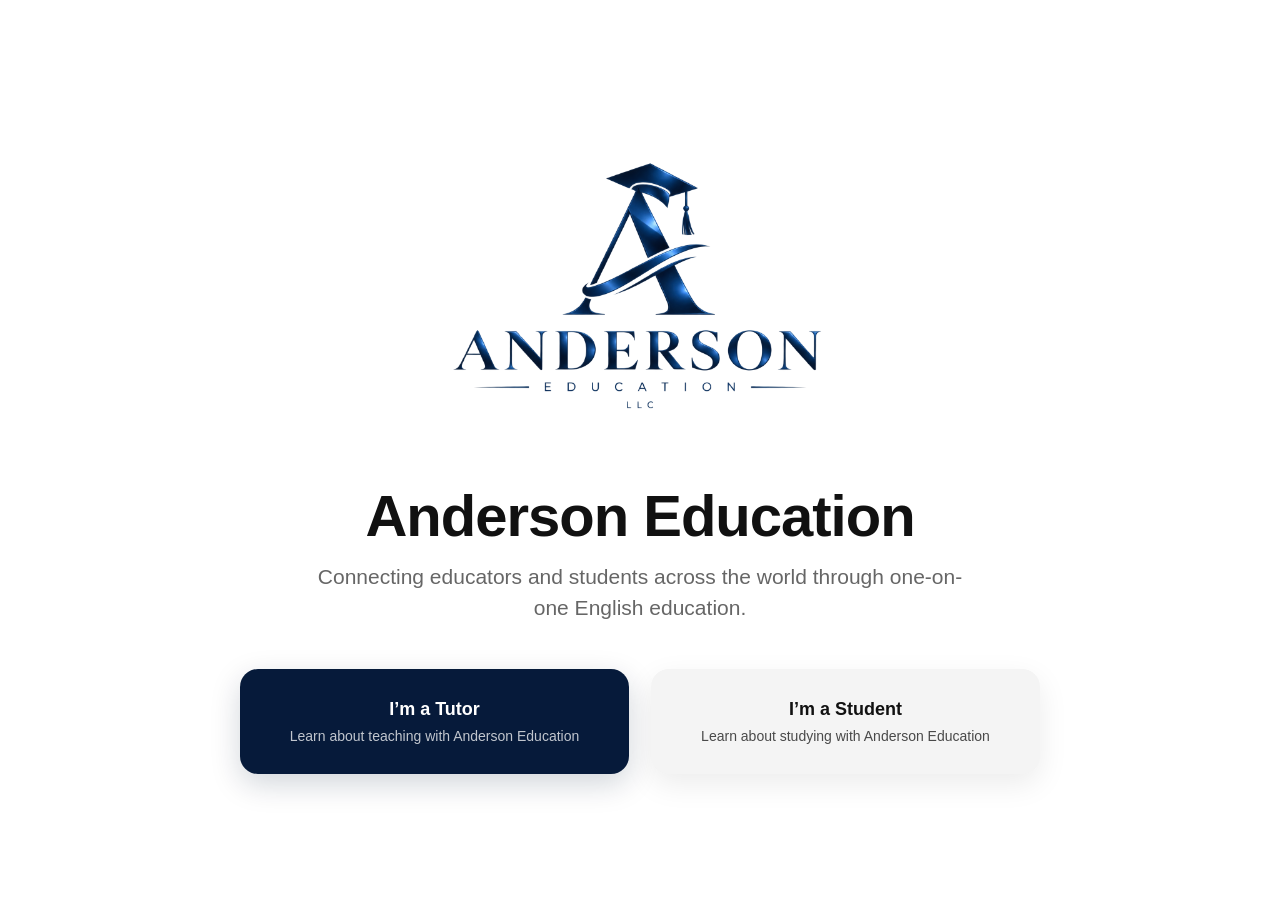
==== commit c2c45bbd: "Update index.html" ====
--- a/index.html
+++ b/index.html
@@ -3,275 +3,452 @@
 <head>
     <meta charset="UTF-8">
     <meta name="viewport" content="width=device-width, initial-scale=1.0">
-    <title>Anderson Education | Bridging Education Across Borders</title>
+
+    <title>Anderson Education</title>
 
     <style>
         * {
+            box-sizing: border-box;
             margin: 0;
             padding: 0;
-            box-sizing: border-box;
+        }
+
+        html {
+            scroll-behavior: smooth;
         }
 
         body {
-            font-family: -apple-system, BlinkMacSystemFont, "Segoe UI", Roboto, Helvetica, Arial, sans-serif;
-            background: #f7f8fa;
-            color: #17202a;
-            line-height: 1.6;
-        }
-
-        header {
+            font-family: Arial, Helvetica, sans-serif;
+            background: #ffffff;
+            color: #111111;
+            min-height: 100vh;
+        }
+
+        /* =========================
+           LANDING SCREEN
+        ========================= */
+
+        .landing {
+            min-height: 100vh;
+            display: flex;
+            flex-direction: column;
+            align-items: center;
+            justify-content: center;
+            padding: 35px 20px;
+            text-align: center;
+        }
+
+        .logo {
+            width: min(480px, 80vw);
+            height: auto;
+            margin-bottom: 35px;
+        }
+
+        .landing h1 {
+            font-size: clamp(32px, 5vw, 58px);
+            font-weight: 700;
+            margin-bottom: 12px;
+            letter-spacing: -1px;
+        }
+
+        .landing-subtitle {
+            font-size: clamp(16px, 2vw, 21px);
+            color: #666;
+            margin-bottom: 45px;
+            max-width: 650px;
+            line-height: 1.5;
+        }
+
+        .choice-container {
+            display: flex;
+            gap: 22px;
             width: 100%;
-            padding: 24px 7%;
+            max-width: 800px;
+        }
+
+        .choice {
+            flex: 1;
+            border: none;
+            border-radius: 18px;
+            padding: 30px 25px;
+            cursor: pointer;
+            transition: transform 0.2s ease, box-shadow 0.2s ease;
+            font-size: 18px;
+            font-weight: 700;
+        }
+
+        .choice:hover {
+            transform: translateY(-4px);
+        }
+
+        .tutor-choice {
+            background: #061a3a;
+            color: white;
+            box-shadow: 0 10px 30px rgba(6, 26, 58, 0.18);
+        }
+
+        .student-choice {
+            background: #f4f4f4;
+            color: #111;
+            box-shadow: 0 10px 30px rgba(0, 0, 0, 0.08);
+        }
+
+        .choice span {
+            display: block;
+            font-size: 14px;
+            font-weight: 400;
+            margin-top: 8px;
+            opacity: 0.75;
+        }
+
+        /* =========================
+           MAIN CONTENT
+        ========================= */
+
+        .side {
+            display: none;
+            min-height: 100vh;
+            padding: 30px 20px 70px;
+        }
+
+        .side.active {
+            display: block;
+        }
+
+        .content {
+            max-width: 950px;
+            margin: auto;
+        }
+
+        .topbar {
             display: flex;
             justify-content: space-between;
             align-items: center;
+            gap: 20px;
+            margin-bottom: 55px;
+        }
+
+        .small-logo {
+            width: 220px;
+            max-width: 45vw;
+            height: auto;
+        }
+
+        .switch-button {
+            border: 1px solid #ddd;
             background: white;
-            border-bottom: 1px solid #e8eaed;
-        }
-
-        .logo {
-            height: 52px;
-            width: auto;
-        }
-
-        .header-button {
-            text-decoration: none;
-            color: white;
-            background: #17202a;
-            padding: 11px 20px;
-            border-radius: 7px;
-            font-weight: 600;
+            color: #222;
+            padding: 11px 17px;
+            border-radius: 30px;
+            cursor: pointer;
             font-size: 14px;
         }
 
+        .switch-button:hover {
+            background: #f5f5f5;
+        }
+
+        /* =========================
+           HERO
+        ========================= */
+
         .hero {
-            max-width: 1050px;
-            margin: 0 auto;
-            padding: 95px 7% 85px;
             text-align: center;
-        }
-
-        .quote {
-            font-size: 18px;
-            color: #69737d;
-            font-style: italic;
-            margin-bottom: 45px;
-        }
-
-        .quote strong {
-            display: block;
-            font-size: 14px;
-            font-style: normal;
-            margin-top: 8px;
-            color: #17202a;
-        }
-
-        h1 {
-            font-size: clamp(42px, 6vw, 72px);
-            line-height: 1.05;
-            letter-spacing: -2px;
-            margin-bottom: 28px;
-            font-weight: 750;
-        }
-
-        .hero p {
-            max-width: 760px;
-            margin: 0 auto;
-            font-size: 20px;
-            color: #59636e;
-        }
-
-        .mission {
-            background: white;
-            padding: 80px 7%;
-            border-top: 1px solid #e8eaed;
-            border-bottom: 1px solid #e8eaed;
-        }
-
-        .mission-inner {
-            max-width: 950px;
-            margin: 0 auto;
-        }
-
-        .section-label {
+            margin-bottom: 70px;
+        }
+
+        .hero-label {
             text-transform: uppercase;
-            letter-spacing: 2px;
+            letter-spacing: 3px;
             font-size: 12px;
             font-weight: 700;
-            color: #69737d;
-            margin-bottom: 16px;
-        }
-
-        h2 {
-            font-size: clamp(32px, 4vw, 48px);
-            line-height: 1.15;
-            letter-spacing: -1px;
+            color: #315d9b;
+            margin-bottom: 18px;
+        }
+
+        .hero h2 {
+            font-size: clamp(40px, 7vw, 76px);
+            line-height: 1.02;
+            letter-spacing: -3px;
             margin-bottom: 25px;
         }
 
+        .hero p {
+            max-width: 720px;
+            margin: auto;
+            font-size: 20px;
+            line-height: 1.6;
+            color: #555;
+        }
+
+        /* =========================
+           QUOTE
+        ========================= */
+
+        .quote {
+            background: #061a3a;
+            color: white;
+            border-radius: 24px;
+            padding: 50px 40px;
+            margin-bottom: 55px;
+            text-align: center;
+        }
+
+        .quote-text {
+            font-family: Georgia, "Times New Roman", serif;
+            font-size: clamp(25px, 4vw, 40px);
+            line-height: 1.3;
+            margin-bottom: 22px;
+        }
+
+        .quote-author {
+            font-size: 15px;
+            opacity: 0.75;
+        }
+
+        /* =========================
+           MISSION
+        ========================= */
+
+        .mission {
+            text-align: center;
+            margin-bottom: 60px;
+        }
+
+        .mission h3 {
+            font-size: 34px;
+            margin-bottom: 18px;
+        }
+
         .mission p {
+            max-width: 720px;
+            margin: auto;
             font-size: 18px;
-            color: #59636e;
-            max-width: 820px;
+            line-height: 1.7;
+            color: #555;
+        }
+
+        /* =========================
+           TUTOR INFO
+        ========================= */
+
+        .tutor-info {
+            display: grid;
+            grid-template-columns: repeat(2, 1fr);
+            gap: 18px;
+            margin-bottom: 55px;
+        }
+
+        .info-card {
+            border: 1px solid #e5e5e5;
+            border-radius: 18px;
+            padding: 28px;
+        }
+
+        .info-card h3 {
+            font-size: 19px;
+            margin-bottom: 10px;
+        }
+
+        .info-card p {
+            color: #666;
+            line-height: 1.6;
+        }
+
+        .pay-card {
+            background: #f5f7fa;
+            text-align: center;
+            grid-column: 1 / -1;
+        }
+
+        .pay-number {
+            font-size: clamp(42px, 7vw, 68px);
+            font-weight: 800;
+            color: #061a3a;
+            margin: 8px 0;
+        }
+
+        /* =========================
+           CTA
+        ========================= */
+
+        .cta {
+            text-align: center;
+            margin-top: 50px;
+        }
+
+        .cta-button {
+            display: inline-block;
+            text-decoration: none;
+            border: none;
+            border-radius: 50px;
+            padding: 18px 35px;
+            font-size: 17px;
+            font-weight: 700;
+            cursor: pointer;
+            transition: transform 0.2s ease;
+        }
+
+        .cta-button:hover {
+            transform: translateY(-2px);
+        }
+
+        .tutor-button {
+            background: #061a3a;
+            color: white;
+        }
+
+        .student-button {
+            background: #2f8f45;
+            color: white;
+        }
+
+        .cta-note {
+            margin-top: 14px;
+            color: #777;
+            font-size: 14px;
+        }
+
+        /* =========================
+           FOOTER
+        ========================= */
+
+        footer {
+            text-align: center;
+            margin-top: 75px;
+            color: #999;
+            font-size: 13px;
+        }
+
+        /* =========================
+           QR MODAL
+        ========================= */
+
+        .qr-modal {
+            display: none;
+            position: fixed;
+            inset: 0;
+            background: rgba(0, 0, 0, 0.88);
+            z-index: 9999;
+            align-items: center;
+            justify-content: center;
+            padding: 20px;
+        }
+
+        .qr-modal.active {
+            display: flex;
+        }
+
+        .qr-box {
+            background: white;
+            border-radius: 22px;
+            padding: 25px;
+            max-width: 700px;
+            width: 100%;
+            max-height: 95vh;
+            overflow-y: auto;
+            text-align: center;
+            position: relative;
+        }
+
+        .qr-box h2 {
+            font-size: 27px;
+            margin-bottom: 8px;
+        }
+
+        .qr-box p {
+            color: #666;
             margin-bottom: 20px;
         }
 
-        .bridge {
-            padding: 85px 7%;
-            background: #17202a;
-            color: white;
-        }
-
-        .bridge-inner {
-            max-width: 1050px;
-            margin: 0 auto;
-        }
-
-        .bridge .section-label {
-            color: #b8c0c8;
-        }
-
-        .bridge h2 {
-            max-width: 750px;
-        }
-
-        .bridge-text {
-            color: #cbd1d7;
-            font-size: 18px;
-            max-width: 760px;
-            margin-bottom: 45px;
-        }
-
-        .bridge-grid {
-            display: grid;
-            grid-template-columns: 1fr 1fr 1fr;
-            gap: 18px;
-        }
-
-        .bridge-card {
-            border: 1px solid #39444e;
-            border-radius: 10px;
-            padding: 28px;
-            background: #202b35;
-        }
-
-        .bridge-card h3 {
-            font-size: 20px;
-            margin-bottom: 10px;
-        }
-
-        .bridge-card p {
-            color: #b8c0c8;
-            font-size: 15px;
-        }
-
-        .educators {
-            background: #f7f8fa;
-            padding: 85px 7%;
-        }
-
-        .educators-inner {
-            max-width: 950px;
-            margin: 0 auto;
-            text-align: center;
-        }
-
-        .educators h2 {
-            margin-bottom: 20px;
-        }
-
-        .educators p {
-            max-width: 720px;
-            margin: 0 auto 35px;
-            color: #59636e;
-            font-size: 18px;
-        }
-
-        .benefits {
-            display: grid;
-            grid-template-columns: repeat(3, 1fr);
-            gap: 18px;
-            text-align: left;
-            margin-bottom: 40px;
-        }
-
-        .benefit {
-            background: white;
-            border: 1px solid #e2e5e8;
-            border-radius: 10px;
-            padding: 25px;
-        }
-
-        .benefit h3 {
-            margin-bottom: 8px;
-            font-size: 18px;
-        }
-
-        .benefit p {
-            font-size: 15px;
-            margin: 0;
-        }
-
-        .cta {
-            display: inline-block;
-            background: #17202a;
-            color: white;
-            text-decoration: none;
-            padding: 16px 28px;
-            border-radius: 7px;
-            font-weight: 700;
-            transition: transform 0.15s ease, opacity 0.15s ease;
-        }
-
-        .cta:hover {
-            transform: translateY(-2px);
-            opacity: 0.9;
-        }
-
-        footer {
-            background: white;
-            border-top: 1px solid #e8eaed;
-            padding: 28px 7%;
-            text-align: center;
-            color: #7a838c;
-            font-size: 13px;
-        }
-
-        @media (max-width: 750px) {
-            header {
-                padding: 18px 5%;
+        .qr-image {
+            width: min(600px, 90vw);
+            max-height: 70vh;
+            object-fit: contain;
+            display: block;
+            margin: auto;
+        }
+
+        .close-qr {
+            position: absolute;
+            right: 15px;
+            top: 12px;
+            width: 40px;
+            height: 40px;
+            border: none;
+            border-radius: 50%;
+            background: #eee;
+            font-size: 25px;
+            cursor: pointer;
+        }
+
+        /* =========================
+           MOBILE
+        ========================= */
+
+        @media (max-width: 650px) {
+
+            .landing {
+                padding: 25px 18px;
             }
 
             .logo {
-                height: 42px;
-            }
-
-            .header-button {
-                padding: 9px 14px;
-                font-size: 13px;
+                width: 310px;
+                margin-bottom: 25px;
+            }
+
+            .landing-subtitle {
+                margin-bottom: 30px;
+            }
+
+            .choice-container {
+                flex-direction: column;
+                max-width: 420px;
+            }
+
+            .choice {
+                padding: 25px 20px;
+            }
+
+            .topbar {
+                margin-bottom: 35px;
+            }
+
+            .small-logo {
+                width: 170px;
             }
 
             .hero {
-                padding: 70px 6% 65px;
+                margin-bottom: 45px;
+            }
+
+            .hero h2 {
+                letter-spacing: -2px;
             }
 
             .hero p {
-                font-size: 18px;
-            }
-
-            .mission,
-            .bridge,
-            .educators {
-                padding: 65px 6%;
-            }
-
-            .bridge-grid,
-            .benefits {
+                font-size: 17px;
+            }
+
+            .quote {
+                padding: 35px 23px;
+                border-radius: 18px;
+            }
+
+            .quote-text {
+                font-size: 25px;
+            }
+
+            .tutor-info {
                 grid-template-columns: 1fr;
             }
 
-            h1 {
-                letter-spacing: -1px;
+            .pay-card {
+                grid-column: auto;
+            }
+
+            .mission h3 {
+                font-size: 28px;
             }
         }
     </style>
@@ -279,170 +456,425 @@
 
 <body>
 
-<header>
-    <!-- Replace this filename with the exact filename of your logo in GitHub -->
-    <img src="Anderson Education Metallic Logo.png"
-         alt="Anderson Education"
-         class="logo">
-
-    <a href="https://forms.gle/QFv65nujNR1P9Wjh9"
-       class="header-button"
-       target="_blank">
-        Become an Educator
-    </a>
-</header>
-
-
-<section class="hero">
-
-    <div class="quote">
-        “Education is the most powerful weapon which you can use to change the world.”
-        <strong>— Nelson Mandela</strong>
+    <!-- =========================
+         LANDING PAGE
+    ========================== -->
+
+    <section class="landing" id="landing">
+
+        <img
+            src="Anderson Education Metallic Logo.png"
+            alt="Anderson Education LLC"
+            class="logo"
+        >
+
+        <h1>Anderson Education</h1>
+
+        <p class="landing-subtitle">
+            Connecting educators and students across the world through
+            one-on-one English education.
+        </p>
+
+        <div class="choice-container">
+
+            <button class="choice tutor-choice" onclick="showSide('tutor')">
+                I’m a Tutor
+                <span>Learn about teaching with Anderson Education</span>
+            </button>
+
+            <button class="choice student-choice" onclick="showSide('student')">
+                I’m a Student
+                <span>Learn about studying with Anderson Education</span>
+            </button>
+
+        </div>
+
+    </section>
+
+
+    <!-- =========================
+         TUTOR SIDE
+    ========================== -->
+
+    <section class="side" id="tutor">
+
+        <div class="content">
+
+            <div class="topbar">
+
+                <img
+                    src="Anderson Education Metallic Logo.png"
+                    alt="Anderson Education LLC"
+                    class="small-logo"
+                >
+
+                <button class="switch-button" onclick="showLanding()">
+                    ← Choose another path
+                </button>
+
+            </div>
+
+
+            <div class="hero">
+
+                <div class="hero-label">
+                    For Educators
+                </div>
+
+                <h2>
+                    Your experience<br>
+                    is worth more.
+                </h2>
+
+                <p>
+                    Anderson Education gives educators another way to
+                    use their experience, earn additional income, and
+                    teach students around the world — without giving up
+                    the work they already do.
+                </p>
+
+            </div>
+
+
+            <div class="quote">
+
+                <div class="quote-text">
+                    “Education is the most powerful weapon which you can
+                    use to change the world.”
+                </div>
+
+                <div class="quote-author">
+                    — Nelson Mandela
+                </div>
+
+            </div>
+
+
+            <div class="mission">
+
+                <h3>
+                    We believe great educators deserve opportunities.
+                </h3>
+
+                <p>
+                    Teaching can demand years of education, preparation,
+                    patience, and dedication. Anderson Education was built
+                    to create a better opportunity for educators to put
+                    those skills to work.
+                </p>
+
+            </div>
+
+
+            <div class="tutor-info">
+
+                <div class="info-card pay-card">
+
+                    <h3>
+                        Teaching with Anderson Education
+                    </h3>
+
+                    <div class="pay-number">
+                        $24–$30/hr
+                    </div>
+
+                    <p>
+                        Independent contractor teaching opportunities
+                        for qualified educators.
+                    </p>
+
+                </div>
+
+
+                <div class="info-card">
+
+                    <h3>
+                        Keep your current job
+                    </h3>
+
+                    <p>
+                        This is designed to work alongside your existing
+                        career. You do not need to leave your current
+                        teaching position or other job.
+                    </p>
+
+                </div>
+
+
+                <div class="info-card">
+
+                    <h3>
+                        We find the students
+                    </h3>
+
+                    <p>
+                        Our marketing team connects educators with
+                        students from around the world who are looking
+                        for native English instruction.
+                    </p>
+
+                </div>
+
+
+                <div class="info-card">
+
+                    <h3>
+                        We handle scheduling
+                    </h3>
+
+                    <p>
+                        You teach. We handle the student scheduling and
+                        help organize your teaching hours.
+                    </p>
+
+                </div>
+
+
+                <div class="info-card">
+
+                    <h3>
+                        Resources for every student
+                    </h3>
+
+                    <p>
+                        We provide resources and student-specific
+                        information to help you understand who you are
+                        teaching and what they need.
+                    </p>
+
+                </div>
+
+            </div>
+
+
+            <div class="cta">
+
+                <a
+                    href="https://forms.gle/QFv65nujNR1P9Wjh9"
+                    target="_blank"
+                    class="cta-button tutor-button"
+                >
+                    Become an Educator
+                </a>
+
+                <p class="cta-note">
+                    Complete the application and we'll be in touch.
+                </p>
+
+            </div>
+
+
+            <footer>
+                © 2026 Anderson Education LLC
+            </footer>
+
+        </div>
+
+    </section>
+
+
+    <!-- =========================
+         STUDENT SIDE
+    ========================== -->
+
+    <section class="side" id="student">
+
+        <div class="content">
+
+            <div class="topbar">
+
+                <img
+                    src="Anderson Education Metallic Logo.png"
+                    alt="Anderson Education LLC"
+                    class="small-logo"
+                >
+
+                <button class="switch-button" onclick="showLanding()">
+                    ← Choose another path
+                </button>
+
+            </div>
+
+
+            <div class="hero">
+
+                <div class="hero-label">
+                    For Students
+                </div>
+
+                <h2>
+                    Learn English.<br>
+                    Connect with the world.
+                </h2>
+
+                <p>
+                    Anderson Education connects students with qualified
+                    native English-speaking educators for personalized,
+                    one-on-one lessons.
+                </p>
+
+            </div>
+
+
+            <div class="quote">
+
+                <div class="quote-text">
+                    “If you talk to a man in a language he understands,
+                    that goes to his head. If you talk to him in his
+                    language, that goes to his heart.”
+                </div>
+
+                <div class="quote-author">
+                    — Nelson Mandela
+                </div>
+
+            </div>
+
+
+            <div class="mission">
+
+                <h3>
+                    Two sides of the same bridge.
+                </h3>
+
+                <p>
+                    There are talented English educators who want to teach,
+                    and students around the world who want access to
+                    native English speakers. Anderson Education exists
+                    to bring those two groups together.
+                </p>
+
+            </div>
+
+
+            <div class="cta">
+
+                <button
+                    class="cta-button student-button"
+                    onclick="openQR()"
+                >
+                    Become a Student
+                </button>
+
+                <p class="cta-note">
+                    Add Anderson Education on WeChat to get started.
+                </p>
+
+            </div>
+
+
+            <footer>
+                © 2026 Anderson Education LLC
+            </footer>
+
+        </div>
+
+    </section>
+
+
+    <!-- =========================
+         WECHAT QR MODAL
+    ========================== -->
+
+    <div class="qr-modal" id="qrModal">
+
+        <div class="qr-box">
+
+            <button
+                class="close-qr"
+                onclick="closeQR()"
+                aria-label="Close"
+            >
+                ×
+            </button>
+
+            <h2>
+                Become a Student
+            </h2>
+
+            <p>
+                Scan this QR code with WeChat to add Anderson Education.
+            </p>
+
+            <img
+                src="wechat-qr.jpg"
+                alt="Anderson Education WeChat QR Code"
+                class="qr-image"
+            >
+
+        </div>
+
     </div>
 
-    <h1>Bridging education across borders.</h1>
-
-    <p>
-        Anderson Education connects great English educators with students
-        around the world who may not otherwise have access to native
-        English-speaking teachers.
-    </p>
-
-</section>
-
-
-<section class="mission">
-
-    <div class="mission-inner">
-
-        <div class="section-label">Our Mission</div>
-
-        <h2>Great educators shouldn't be limited by geography.</h2>
-
-        <p>
-            There are students around the world who want to learn English
-            from native English speakers, but don't always have access to
-            the right teachers.
-        </p>
-
-        <p>
-            At the same time, there are experienced educators with the
-            knowledge, patience, and passion to teach who may be looking
-            for flexible opportunities to continue doing what they love.
-        </p>
-
-        <p>
-            Anderson Education exists to bring these two groups together.
-        </p>
-
-    </div>
-
-</section>
-
-
-<section class="bridge">
-
-    <div class="bridge-inner">
-
-        <div class="section-label">The Connection</div>
-
-        <h2>Two worlds. One classroom.</h2>
-
-        <p class="bridge-text">
-            Technology makes it possible for a teacher in one part of the
-            world to sit down and teach a student thousands of miles away.
-            We believe that connection can create opportunities for both.
-        </p>
-
-        <div class="bridge-grid">
-
-            <div class="bridge-card">
-                <h3>For educators</h3>
-                <p>
-                    Share your experience and teaching skills with students
-                    who genuinely want to learn.
-                </p>
-            </div>
-
-            <div class="bridge-card">
-                <h3>For students</h3>
-                <p>
-                    Gain access to qualified native English-speaking educators
-                    and personalized instruction.
-                </p>
-            </div>
-
-            <div class="bridge-card">
-                <h3>Across borders</h3>
-                <p>
-                    Build meaningful educational connections that would
-                    otherwise be difficult to make.
-                </p>
-            </div>
-
-        </div>
-
-    </div>
-
-</section>
-
-
-<section class="educators">
-
-    <div class="educators-inner">
-
-        <div class="section-label">Join Us</div>
-
-        <h2>Help us bridge the gap.</h2>
-
-        <p>
-            Anderson Education educators work as independent contractors,
-            allowing them to teach without having to leave their current
-            jobs or careers.
-        </p>
-
-        <div class="benefits">
-
-            <div class="benefit">
-                <h3>We find the students</h3>
-                <p>
-                    Our team handles marketing and student recruitment
-                    around the world.
-                </p>
-            </div>
-
-            <div class="benefit">
-                <h3>We handle scheduling</h3>
-                <p>
-                    We coordinate students and lessons so you can focus
-                    on teaching.
-                </p>
-            </div>
-
-            <div class="benefit">
-                <h3>Resources for every student</h3>
-                <p>
-                    We provide resources and student information to help
-                    you prepare for the people you teach.
-                </p>
-            </div>
-
-        </div>
-
-        <a href="https://forms.gle/QFv65nujNR1P9Wjh9"
-           class="cta"
-           target="_blank">
-            Become an Anderson Education Educator →
-        </a>
-
-    </div>
-
-</section>
-
-
-<footer>
-    © 2026 Anderson Education LLC. All rights reserved.
-</footer>
+
+    <!-- =========================
+         JAVASCRIPT
+    ========================== -->
+
+    <script>
+
+        function showSide(side) {
+
+            document.getElementById("landing").style.display = "none";
+
+            document.getElementById("tutor").classList.remove("active");
+            document.getElementById("student").classList.remove("active");
+
+            document.getElementById(side).classList.add("active");
+
+            window.scrollTo({
+                top: 0,
+                behavior: "instant"
+            });
+        }
+
+
+        function showLanding() {
+
+            document.getElementById("tutor").classList.remove("active");
+            document.getElementById("student").classList.remove("active");
+
+            document.getElementById("landing").style.display = "flex";
+
+            window.scrollTo({
+                top: 0,
+                behavior: "instant"
+            });
+        }
+
+
+        function openQR() {
+
+            document.getElementById("qrModal").classList.add("active");
+
+        }
+
+
+        function closeQR() {
+
+            document.getElementById("qrModal").classList.remove("active");
+
+        }
+
+
+        document.getElementById("qrModal").addEventListener("click", function(event) {
+
+            if (event.target === this) {
+                closeQR();
+            }
+
+        });
+
+
+        document.addEventListener("keydown", function(event) {
+
+            if (event.key === "Escape") {
+                closeQR();
+            }
+
+        });
+
+    </script>
 
 </body>
 </html>
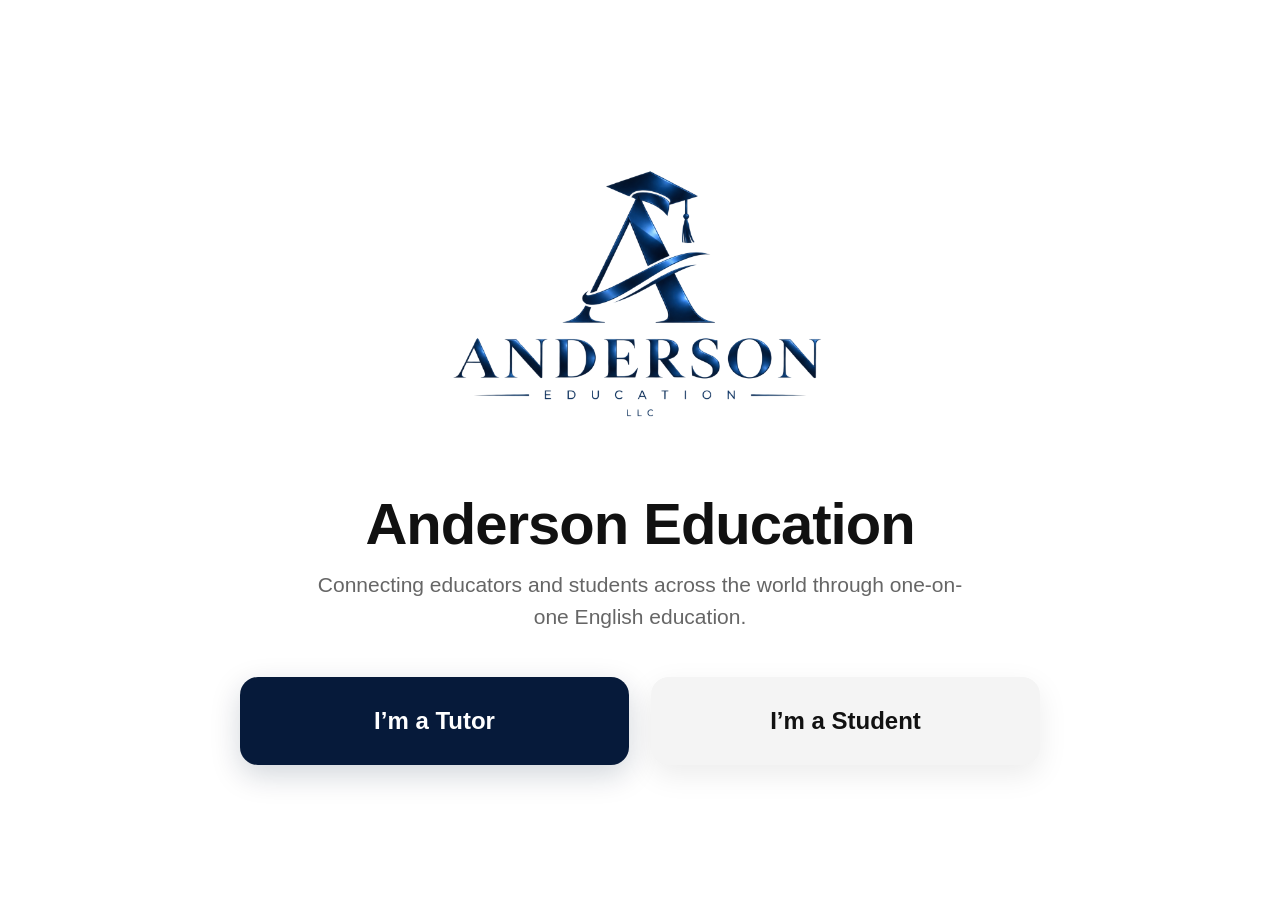
==== commit 53dbd40b: "Update index.html" ====
--- a/index.html
+++ b/index.html
@@ -26,7 +26,7 @@
 
         /* =========================
            LANDING SCREEN
-        ========================= */
+        ========================== */
 
         .landing {
             min-height: 100vh;
@@ -73,7 +73,7 @@
             padding: 30px 25px;
             cursor: pointer;
             transition: transform 0.2s ease, box-shadow 0.2s ease;
-            font-size: 18px;
+            font-size: 24px;
             font-weight: 700;
         }
 
@@ -93,17 +93,9 @@
             box-shadow: 0 10px 30px rgba(0, 0, 0, 0.08);
         }
 
-        .choice span {
-            display: block;
-            font-size: 14px;
-            font-weight: 400;
-            margin-top: 8px;
-            opacity: 0.75;
-        }
-
         /* =========================
            MAIN CONTENT
-        ========================= */
+        ========================== */
 
         .side {
             display: none;
@@ -150,7 +142,7 @@
 
         /* =========================
            HERO
-        ========================= */
+        ========================== */
 
         .hero {
             text-align: center;
@@ -183,7 +175,7 @@
 
         /* =========================
            QUOTE
-        ========================= */
+        ========================== */
 
         .quote {
             background: #061a3a;
@@ -208,7 +200,7 @@
 
         /* =========================
            MISSION
-        ========================= */
+        ========================== */
 
         .mission {
             text-align: center;
@@ -230,7 +222,7 @@
 
         /* =========================
            TUTOR INFO
-        ========================= */
+        ========================== */
 
         .tutor-info {
             display: grid;
@@ -270,7 +262,7 @@
 
         /* =========================
            CTA
-        ========================= */
+        ========================== */
 
         .cta {
             text-align: center;
@@ -311,7 +303,7 @@
 
         /* =========================
            FOOTER
-        ========================= */
+        ========================== */
 
         footer {
             text-align: center;
@@ -322,7 +314,7 @@
 
         /* =========================
            QR MODAL
-        ========================= */
+        ========================== */
 
         .qr-modal {
             display: none;
@@ -342,7 +334,7 @@
         .qr-box {
             background: white;
             border-radius: 22px;
-            padding: 25px;
+            padding: 30px;
             max-width: 700px;
             width: 100%;
             max-height: 95vh;
@@ -359,14 +351,54 @@
         .qr-box p {
             color: #666;
             margin-bottom: 20px;
+            line-height: 1.5;
+        }
+
+        .qr-image-link {
+            display: block;
+            width: 100%;
+            text-decoration: none;
+            cursor: pointer;
         }
 
         .qr-image {
             width: min(600px, 90vw);
-            max-height: 70vh;
+            max-height: 65vh;
             object-fit: contain;
             display: block;
             margin: auto;
+            border-radius: 8px;
+            transition: transform 0.2s ease;
+        }
+
+        .qr-image:hover {
+            transform: scale(1.01);
+        }
+
+        .qr-save-note {
+            margin-top: 15px;
+            margin-bottom: 20px;
+            font-size: 14px;
+            color: #777;
+        }
+
+        .download-qr {
+            display: inline-block;
+            background: #061a3a;
+            color: white;
+            text-decoration: none;
+            border: none;
+            border-radius: 50px;
+            padding: 14px 28px;
+            font-size: 16px;
+            font-weight: 700;
+            cursor: pointer;
+            transition: transform 0.2s ease, background 0.2s ease;
+        }
+
+        .download-qr:hover {
+            transform: translateY(-2px);
+            background: #0b2a59;
         }
 
         .close-qr {
@@ -382,9 +414,13 @@
             cursor: pointer;
         }
 
+        .close-qr:hover {
+            background: #ddd;
+        }
+
         /* =========================
            MOBILE
-        ========================= */
+        ========================== */
 
         @media (max-width: 650px) {
 
@@ -408,6 +444,7 @@
 
             .choice {
                 padding: 25px 20px;
+                font-size: 24px;
             }
 
             .topbar {
@@ -449,6 +486,20 @@
 
             .mission h3 {
                 font-size: 28px;
+            }
+
+            .qr-box {
+                padding: 25px 18px;
+            }
+
+            .qr-image {
+                width: min(90vw, 520px);
+                max-height: 60vh;
+            }
+
+            .download-qr {
+                width: 100%;
+                max-width: 320px;
             }
         }
     </style>
@@ -477,14 +528,18 @@
 
         <div class="choice-container">
 
-            <button class="choice tutor-choice" onclick="showSide('tutor')">
+            <button
+                class="choice tutor-choice"
+                onclick="showSide('tutor')"
+            >
                 I’m a Tutor
-                <span>Learn about teaching with Anderson Education</span>
             </button>
 
-            <button class="choice student-choice" onclick="showSide('student')">
+            <button
+                class="choice student-choice"
+                onclick="showSide('student')"
+            >
                 I’m a Student
-                <span>Learn about studying with Anderson Education</span>
             </button>
 
         </div>
@@ -508,7 +563,10 @@
                     class="small-logo"
                 >
 
-                <button class="switch-button" onclick="showLanding()">
+                <button
+                    class="switch-button"
+                    onclick="showLanding()"
+                >
                     ← Choose another path
                 </button>
 
@@ -689,7 +747,10 @@
                     class="small-logo"
                 >
 
-                <button class="switch-button" onclick="showLanding()">
+                <button
+                    class="switch-button"
+                    onclick="showLanding()"
+                >
                     ← Choose another path
                 </button>
 
@@ -788,6 +849,7 @@
                 ×
             </button>
 
+
             <h2>
                 Become a Student
             </h2>
@@ -796,11 +858,41 @@
                 Scan this QR code with WeChat to add Anderson Education.
             </p>
 
-            <img
-                src="wechat-qr.jpg"
-                alt="Anderson Education WeChat QR Code"
-                class="qr-image"
+
+            <!--
+                Clicking the QR code downloads it on supported computers.
+                On mobile, users can press and hold the image to save it.
+            -->
+
+            <a
+                href="wechat-qr.jpg"
+                download="Anderson-Education-WeChat-QR.jpg"
+                class="qr-image-link"
+                title="Click to download the QR code"
             >
+
+                <img
+                    src="wechat-qr.jpg"
+                    alt="Anderson Education WeChat QR Code"
+                    class="qr-image"
+                >
+
+            </a>
+
+
+            <p class="qr-save-note">
+                On your phone, press and hold the QR code to save it.
+                On a computer, click the button below.
+            </p>
+
+
+            <a
+                href="wechat-qr.jpg"
+                download="Anderson-Education-WeChat-QR.jpg"
+                class="download-qr"
+            >
+                Save QR Code
+            </a>
 
         </div>
 
@@ -817,53 +909,69 @@
 
             document.getElementById("landing").style.display = "none";
 
-            document.getElementById("tutor").classList.remove("active");
-            document.getElementById("student").classList.remove("active");
-
-            document.getElementById(side).classList.add("active");
+            document.getElementById("tutor")
+                .classList.remove("active");
+
+            document.getElementById("student")
+                .classList.remove("active");
+
+            document.getElementById(side)
+                .classList.add("active");
 
             window.scrollTo({
                 top: 0,
                 behavior: "instant"
             });
+
         }
 
 
         function showLanding() {
 
-            document.getElementById("tutor").classList.remove("active");
-            document.getElementById("student").classList.remove("active");
-
-            document.getElementById("landing").style.display = "flex";
+            document.getElementById("tutor")
+                .classList.remove("active");
+
+            document.getElementById("student")
+                .classList.remove("active");
+
+            document.getElementById("landing")
+                .style.display = "flex";
 
             window.scrollTo({
                 top: 0,
                 behavior: "instant"
             });
+
         }
 
 
         function openQR() {
 
-            document.getElementById("qrModal").classList.add("active");
+            document
+                .getElementById("qrModal")
+                .classList.add("active");
 
         }
 
 
         function closeQR() {
 
-            document.getElementById("qrModal").classList.remove("active");
-
-        }
-
-
-        document.getElementById("qrModal").addEventListener("click", function(event) {
-
-            if (event.target === this) {
-                closeQR();
-            }
-
-        });
+            document
+                .getElementById("qrModal")
+                .classList.remove("active");
+
+        }
+
+
+        document
+            .getElementById("qrModal")
+            .addEventListener("click", function(event) {
+
+                if (event.target === this) {
+                    closeQR();
+                }
+
+            });
 
 
         document.addEventListener("keydown", function(event) {
